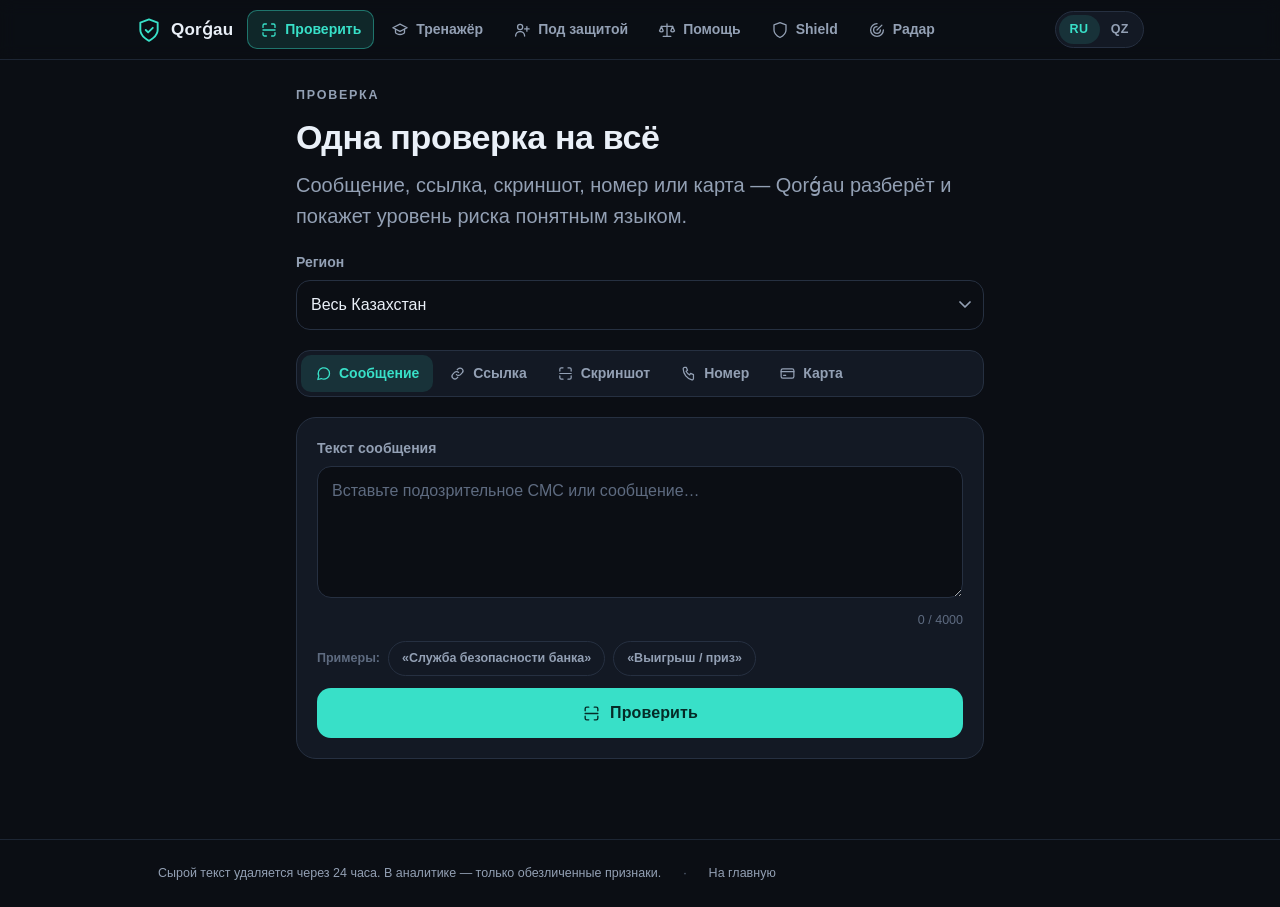
==== web/check.html @ 42e2158f "Редизайн + продукт «цифровой телохранитель»: ДО / ВО ВРЕМЯ / ПОСЛЕ Новый визуальный язык (Consumer S" ====
<!doctype html>
<html lang="ru">
<head>
<meta charset="utf-8"/>
<meta name="viewport" content="width=device-width, initial-scale=1, viewport-fit=cover"/>
<meta name="theme-color" content="#0B0E14"/>
<title data-i18n-title="cTitle">Qorǵau — проверка</title>
<meta name="description" content="Qorǵau — единая проверка: сообщение, ссылка, скриншот, номер телефона и карта. Спидометр риска и понятный разбор."/>
<link rel="icon" href="data:image/svg+xml,%3Csvg xmlns='http://www.w3.org/2000/svg' viewBox='0 0 24 24' fill='none' stroke='%2338E0C8' stroke-width='1.75' stroke-linecap='round' stroke-linejoin='round'%3E%3Cpath d='M12 22s8-4 8-10V5.2l-8-3-8 3V12c0 6 8 10 8 10Z'/%3E%3Cpath d='M9 12l2.2 2.2L15.5 10'/%3E%3C/svg%3E"/>
<link rel="stylesheet" href="assets/app.css"/>
<script src="assets/app.js" defer></script>
<style>
  /* Страничные компоненты хаба «Проверка» — на токенах app.css, без своих цветов вне семантики риска. */
  .check-head{padding-top:26px}
  .check-tools{display:flex;flex-wrap:wrap;gap:12px;align-items:flex-end}
  .check-tools .field{flex:1 1 220px;min-width:180px}
  .tabs{width:100%}
  .panel{display:none}
  .panel.on{display:block;animation:qg-reveal .3s var(--ease)}
  .ex-row{display:flex;flex-wrap:wrap;gap:8px;margin-top:12px;align-items:center}
  .ex-lead{font-size:var(--fs-6);color:var(--muted-2);font-weight:600}
  .field-foot{display:flex;justify-content:flex-end;margin-top:6px}

  /* Drag&drop скриншота */
  .drop{border:2px dashed var(--line);border-radius:var(--r-md);background:var(--bg);
    padding:26px 18px;text-align:center;cursor:pointer;transition:border-color .18s var(--ease),background-color .18s var(--ease)}
  .drop:hover,.drop.hot{border-color:var(--accent-line);background:var(--surface-2)}
  .drop .drop-ic{width:34px;height:34px;color:var(--muted);margin:0 auto 10px}
  .drop .drop-t{font-weight:700;font-size:var(--fs-4)}
  .drop .drop-s{color:var(--muted);font-size:var(--fs-6);margin-top:4px}
  .img-preview{margin-top:14px;position:relative;display:none}
  .img-preview.on{display:block}
  .img-preview img{width:100%;border-radius:var(--r-md);border:1px solid var(--line);max-height:320px;object-fit:contain;background:var(--bg)}
  .img-preview .img-x{position:absolute;top:8px;right:8px;width:32px;height:32px;border-radius:50%;
    display:grid;place-items:center;background:rgba(11,14,20,.82);border:1px solid var(--line);
    color:var(--txt);cursor:pointer}
  .img-preview .img-x .ic{width:16px;height:16px}

  /* Извлечённый текст / доп.блоки */
  .extracted{margin-top:16px;padding:14px 16px;background:var(--bg);border:1px solid var(--line);
    border-radius:var(--r-md)}
  .extracted .v-h{font-size:var(--fs-6);font-weight:800;letter-spacing:.1em;text-transform:uppercase;
    color:var(--muted);margin-bottom:8px}
  .extracted p{white-space:pre-wrap;font-size:var(--fs-5);line-height:1.6;color:var(--txt)}

  /* Карточки-факты (ссылка) + строки деталей (номер/карта) */
  .facts{margin-top:16px}
  .facts .v-h{font-size:var(--fs-6);font-weight:800;letter-spacing:.1em;text-transform:uppercase;
    color:var(--muted);margin-bottom:10px}
  .fact-grid{display:grid;gap:10px}
  @media(min-width:560px){.fact-grid{grid-template-columns:1fr 1fr}}
  .fact{display:flex;align-items:center;justify-content:space-between;gap:12px;
    padding:12px 14px;background:var(--bg);border:1px solid var(--line);border-radius:var(--r-md)}
  .fact .f-l{display:flex;align-items:center;gap:9px;color:var(--muted);font-size:var(--fs-5)}
  .fact .f-l .ic{width:17px;height:17px;flex:none;color:var(--muted-2)}
  .fact .f-v{font-weight:700;font-size:var(--fs-5);text-align:right}
  .fact.ok .f-v{color:var(--risk-low)} .fact.ok .f-l .ic{color:var(--risk-low)}
  .fact.warn .f-v{color:var(--risk-med)} .fact.warn .f-l .ic{color:var(--risk-med)}
  .fact.bad{border-color:rgba(255,84,104,.32)} .fact.bad .f-v{color:var(--risk-high)} .fact.bad .f-l .ic{color:var(--risk-high)}

  /* Результат номера/карты (нет risk_score — свой заголовок) */
  .lookup{display:block;animation:qg-reveal .45s var(--ease)}
  .lookup .lk-top{display:flex;align-items:center;gap:16px;flex-wrap:wrap}
  .lookup .lk-num{font-size:44px;font-weight:800;line-height:1;letter-spacing:-1px;font-variant-numeric:tabular-nums}
  .lookup .lk-num.low{color:var(--risk-low)} .lookup .lk-num.med{color:var(--risk-med)} .lookup .lk-num.high{color:var(--risk-high)}
  .lookup .lk-numlabel{color:var(--muted);font-size:var(--fs-5);max-width:22ch}
  .lookup .lk-masked{font-family:var(--mono);font-size:var(--fs-5);color:var(--muted);margin-top:6px}
  .lookup .lk-verdict{color:var(--txt);font-size:var(--fs-4);line-height:1.6;margin-top:16px}
  .warn-banner{display:flex;align-items:flex-start;gap:10px;padding:12px 14px;margin-top:14px;
    background:var(--risk-med-soft);border:1px solid rgba(255,176,32,.4);border-radius:var(--r-md);
    font-size:var(--fs-5);line-height:1.5;color:var(--txt)}
  .warn-banner .ic{width:19px;height:19px;flex:none;color:var(--risk-med);margin-top:1px}

  .result-scroll{scroll-margin-top:80px}
  .spoof-row{display:flex;justify-content:center;margin-top:14px}
</style>
</head>
<body>

<div id="nav"></div>

<main>
  <section class="container">
    <div class="stack lg check-head">

      <div class="stack">
        <div class="eyebrow" data-i18n="cEyebrow">Проверка</div>
        <h1 data-i18n="cTitleH">Одна проверка на всё</h1>
        <p class="lead" data-i18n="cLead">Сообщение, ссылка, скриншот, номер или карта — Qorǵau разберёт и покажет уровень риска понятным языком.</p>
      </div>

      <!-- Регион (общий, сохраняется) + сегмент-контрол -->
      <div class="check-tools">
        <label class="field">
          <span class="label" data-i18n="cRegionLabel">Регион</span>
          <span class="control">
            <select class="select" id="region">
              <option value="" data-i18n="cRegionAny">Весь Казахстан</option>
              <option value="Almaty">Алматы</option>
              <option value="Astana">Астана</option>
              <option value="Shymkent">Шымкент</option>
              <option value="Karagandy">Караганда</option>
              <option value="Aktobe">Актобе</option>
              <option value="Atyrau">Атырау</option>
              <option value="Aktau">Актау</option>
              <option value="Pavlodar">Павлодар</option>
              <option value="Oral">Уральск</option>
            </select>
          </span>
        </label>
      </div>

      <div class="tabs" id="tabs" role="tablist">
        <button type="button" data-mode="message" class="on"><span data-icon="message"></span><span data-i18n="cTabMsg">Сообщение</span></button>
        <button type="button" data-mode="link"><span data-icon="link"></span><span data-i18n="cTabLink">Ссылка</span></button>
        <button type="button" data-mode="image"><span data-icon="scan"></span><span data-i18n="cTabImg">Скриншот</span></button>
        <button type="button" data-mode="phone"><span data-icon="phone"></span><span data-i18n="cTabPhone">Номер</span></button>
        <button type="button" data-mode="card"><span data-icon="card"></span><span data-i18n="cTabCard">Карта</span></button>
      </div>

      <!-- ================= Панель: Сообщение ================= -->
      <div class="panel on" data-panel="message">
        <div class="card pad stack">
          <label class="field">
            <span class="label" data-i18n="cMsgLabel">Текст сообщения</span>
            <span class="control">
              <textarea class="textarea" id="msgText" maxlength="4000" data-i18n-ph="cMsgPh" placeholder="Вставьте подозрительное СМС или сообщение…"></textarea>
            </span>
            <span class="field-foot"><span class="counter" id="msgCounter">0 / 4000</span></span>
          </label>
          <div class="ex-row">
            <span class="ex-lead" data-i18n="cExamples">Примеры:</span>
            <button type="button" class="chip" data-ex-msg="1" data-i18n="cMsgEx1">«Служба безопасности банка»</button>
            <button type="button" class="chip" data-ex-msg="2" data-i18n="cMsgEx2">«Выигрыш / приз»</button>
          </div>
          <button type="button" class="btn block" id="msgBtn">
            <span class="spin"></span><span data-icon="scan"></span><span data-i18n="cAnalyze">Проверить</span>
          </button>
        </div>
      </div>

      <!-- ================= Панель: Ссылка ================= -->
      <div class="panel" data-panel="link">
        <div class="card pad stack">
          <label class="field">
            <span class="label" data-i18n="cLinkLabel">Ссылка (URL)</span>
            <span class="control">
              <input class="input" id="linkUrl" type="url" inputmode="url" autocomplete="off" spellcheck="false"
                data-i18n-ph="cLinkPh" placeholder="https://…"/>
            </span>
            <span class="hint" data-i18n="cLinkHint">Мы разбираем ссылку пассивно — не переходя на неё.</span>
          </label>
          <div class="ex-row">
            <span class="ex-lead" data-i18n="cExamples">Примеры:</span>
            <button type="button" class="chip" data-ex-link="http://kaspi-bonus.xyz/win">kaspi-bonus.xyz</button>
            <button type="button" class="chip" data-ex-link="https://kaspi.kz">kaspi.kz</button>
          </div>
          <button type="button" class="btn block" id="linkBtn">
            <span class="spin"></span><span data-icon="link"></span><span data-i18n="cAnalyze">Проверить</span>
          </button>
        </div>
      </div>

      <!-- ================= Панель: Скриншот ================= -->
      <div class="panel" data-panel="image">
        <div class="card pad stack">
          <div class="drop" id="drop" tabindex="0" role="button" aria-label="Загрузить скриншот">
            <span class="drop-ic" data-icon="scan"></span>
            <div class="drop-t" data-i18n="cImgDropT">Перетащите скриншот сюда</div>
            <div class="drop-s" data-i18n="cImgDropS">или нажмите, чтобы выбрать · можно вставить из буфера (Ctrl+V)</div>
            <input type="file" id="imgFile" accept="image/*" hidden/>
          </div>
          <div class="img-preview" id="imgPreview">
            <button type="button" class="img-x" id="imgClear" aria-label="Убрать"><span data-icon="x"></span></button>
            <img id="imgTag" alt="Превью скриншота"/>
          </div>
          <span class="hint" data-i18n="cImgHint">PNG или JPG, до 5 МБ. Текст со скриншота распознаётся ИИ.</span>
          <button type="button" class="btn block" id="imgBtn">
            <span class="spin"></span><span data-icon="scan"></span><span data-i18n="cAnalyze">Проверить</span>
          </button>
        </div>
      </div>

      <!-- ================= Панель: Номер ================= -->
      <div class="panel" data-panel="phone">
        <div class="card pad stack">
          <label class="field">
            <span class="label" data-i18n="cPhoneLabel">Номер телефона</span>
            <span class="control">
              <input class="input" id="phoneInput" type="tel" inputmode="tel" autocomplete="off"
                data-i18n-ph="cPhonePh" placeholder="+7 701 234 56 78"/>
            </span>
            <span class="hint" data-i18n="cPhoneHint">Проверяем по базе обезличенных жалоб — сколько раз номер уже встречался.</span>
          </label>
          <button type="button" class="btn block" id="phoneBtn">
            <span class="spin"></span><span data-icon="phone"></span><span data-i18n="cCheckBase">Пробить по базе</span>
          </button>
        </div>
      </div>

      <!-- ================= Панель: Карта ================= -->
      <div class="panel" data-panel="card">
        <div class="card pad stack">
          <label class="field">
            <span class="label" data-i18n="cCardLabel">Номер карты</span>
            <span class="control">
              <input class="input mono" id="cardInput" type="text" inputmode="numeric" autocomplete="off" maxlength="23"
                data-i18n-ph="cCardPh" placeholder="4400 4302 1234 5678"/>
            </span>
          </label>
          <div class="warn-banner">
            <span data-icon="alert"></span>
            <span data-i18n="cCardWarn">Никому не сообщайте полный номер карты, срок и CVV. Мы проверяем только банк-эмитент и контрольную сумму — сам номер не сохраняется.</span>
          </div>
          <button type="button" class="btn block" id="cardBtn">
            <span class="spin"></span><span data-icon="card"></span><span data-i18n="cCheckCard">Проверить карту</span>
          </button>
        </div>
      </div>

      <!-- Общий результат -->
      <div id="skeleton" class="card pad hidden"></div>
      <div id="result" class="result-scroll"></div>

    </div>
  </section>
</main>

<footer class="qg-footer">
  <div class="qg-footer-in">
    <span data-icon="shield-check"></span>
    <span data-i18n="cFoot">Сырой текст удаляется через 24 часа. В аналитике — только обезличенные признаки.</span>
    <span class="sep">·</span>
    <a href="index.html" data-i18n="cFootHome">На главную</a>
  </div>
</footer>

<script defer>
addEventListener('DOMContentLoaded', function () {
  var Q = window.Qorgau, el = Q.el, i18n = Q.i18n;

  /* ------------------------------ словарь ------------------------------ */
  i18n.extend({
    ru: {
      cTitle: 'Qorǵau — проверка',
      cEyebrow: 'Проверка', cTitleH: 'Одна проверка на всё',
      cLead: 'Сообщение, ссылка, скриншот, номер или карта — Qorǵau разберёт и покажет уровень риска понятным языком.',
      cRegionLabel: 'Регион', cRegionAny: 'Весь Казахстан',
      cTabMsg: 'Сообщение', cTabLink: 'Ссылка', cTabImg: 'Скриншот', cTabPhone: 'Номер', cTabCard: 'Карта',
      cAnalyze: 'Проверить', cCheckBase: 'Пробить по базе', cCheckCard: 'Проверить карту',
      cExamples: 'Примеры:',
      cMsgLabel: 'Текст сообщения', cMsgPh: 'Вставьте подозрительное СМС или сообщение…',
      cMsgEx1: '«Служба безопасности банка»', cMsgEx2: '«Выигрыш / приз»',
      cLinkLabel: 'Ссылка (URL)', cLinkPh: 'https://…',
      cLinkHint: 'Мы разбираем ссылку пассивно — не переходя на неё.',
      cImgDropT: 'Перетащите скриншот сюда',
      cImgDropS: 'или нажмите, чтобы выбрать · можно вставить из буфера (Ctrl+V)',
      cImgHint: 'PNG или JPG, до 5 МБ. Текст со скриншота распознаётся ИИ.',
      cPhoneLabel: 'Номер телефона', cPhonePh: '+7 701 234 56 78',
      cPhoneHint: 'Проверяем по базе обезличенных жалоб — сколько раз номер уже встречался.',
      cCardLabel: 'Номер карты', cCardPh: '4400 4302 1234 5678',
      cCardWarn: 'Никому не сообщайте полный номер карты, срок и CVV. Мы проверяем только банк-эмитент и контрольную сумму — сам номер не сохраняется.',
      cFoot: 'Сырой текст удаляется через 24 часа. В аналитике — только обезличенные признаки.',
      cFootHome: 'На главную',
      cEmptyText: 'Вставьте текст сообщения для проверки.',
      cEmptyUrl: 'Введите ссылку для проверки.',
      cEmptyImg: 'Сначала добавьте скриншот.',
      cEmptyPhone: 'Введите номер телефона.',
      cEmptyCard: 'Введите номер карты.',
      cImgBig: 'Файл больше 5 МБ — выберите изображение поменьше.',
      cImgBad: 'Это не похоже на изображение.',
      /* доп. подписи результата */
      cFactsH: 'Что известно о домене',
      cDomain: 'Домен', cDomainAge: 'Возраст домена', cSsl: 'HTTPS-сертификат',
      cBrandSim: 'Похож на бренд', cBlock: 'Блок-лист Shield',
      cAgeUnknown: 'неизвестен', cDays: 'дн.',
      cSslNone: 'нет', cSslSelf: 'самоподписанный', cSslOk: 'действующий', cSslBad: 'недействителен',
      cInBlock: 'уже заблокирован', cNotBlock: 'не найден', cNoSim: 'нет совпадений',
      cDist: 'расстояние',
      cExtractedH: 'Распознанный текст',
      cSpoof: 'Похоже на поддельный интерфейс',
      cPhoneReports: 'упоминаний в жалобах', cPhoneNone: 'В базе жалоб не встречался.',
      cPhoneSchemes: 'Схемы, по которым проходил номер',
      cCardLuhnOk: 'Контрольная сумма верна', cCardLuhnBad: 'Не проходит проверку (Luhn)',
      cCardBank: 'Банк-эмитент', cCardBrand: 'Платёжная система', cCardUnknown: 'неизвестен',
      cLevelLow: 'Низкий риск', cLevelMed: 'Средний риск', cLevelHigh: 'Высокий риск'
    },
    kz: {
      cTitle: 'Qorǵau — тексеру',
      cEyebrow: 'Тексеру', cTitleH: 'Бәрін бір жерде тексеріңіз',
      cLead: 'Хабарлама, сілтеме, скриншот, нөмір немесе карта — Qorǵau талдап, қауіп деңгейін түсінікті тілмен көрсетеді.',
      cRegionLabel: 'Аймақ', cRegionAny: 'Бүкіл Қазақстан',
      cTabMsg: 'Хабарлама', cTabLink: 'Сілтеме', cTabImg: 'Скриншот', cTabPhone: 'Нөмір', cTabCard: 'Карта',
      cAnalyze: 'Тексеру', cCheckBase: 'Базадан тексеру', cCheckCard: 'Картаны тексеру',
      cExamples: 'Мысалдар:',
      cMsgLabel: 'Хабарлама мәтіні', cMsgPh: 'Күдікті СМС немесе хабарламаны қойыңыз…',
      cMsgEx1: '«Банк қауіпсіздік қызметі»', cMsgEx2: '«Ұтыс / сыйлық»',
      cLinkLabel: 'Сілтеме (URL)', cLinkPh: 'https://…',
      cLinkHint: 'Сілтемені оған кірмей, пассивті түрде талдаймыз.',
      cImgDropT: 'Скриншотты осында сүйреңіз',
      cImgDropS: 'немесе таңдау үшін басыңыз · буферден қоюға болады (Ctrl+V)',
      cImgHint: 'PNG немесе JPG, 5 МБ-қа дейін. Скриншот мәтінін ЖИ таниды.',
      cPhoneLabel: 'Телефон нөмірі', cPhonePh: '+7 701 234 56 78',
      cPhoneHint: 'Иесіздендірілген шағымдар базасынан тексереміз — нөмір қанша рет кездескен.',
      cCardLabel: 'Карта нөмірі', cCardPh: '4400 4302 1234 5678',
      cCardWarn: 'Картаның толық нөмірін, мерзімін және CVV-ды ешкімге айтпаңыз. Біз тек банк-эмитент пен бақылау санын тексереміз — нөмірдің өзі сақталмайды.',
      cFoot: 'Бастапқы мәтін 24 сағаттан кейін жойылады. Аналитикада — тек иесіздендірілген белгілер.',
      cFootHome: 'Басты бетке',
      cEmptyText: 'Тексеру үшін хабарлама мәтінін қойыңыз.',
      cEmptyUrl: 'Тексеру үшін сілтеме енгізіңіз.',
      cEmptyImg: 'Алдымен скриншот қосыңыз.',
      cEmptyPhone: 'Телефон нөмірін енгізіңіз.',
      cEmptyCard: 'Карта нөмірін енгізіңіз.',
      cImgBig: 'Файл 5 МБ-тан үлкен — кішірек сурет таңдаңыз.',
      cImgBad: 'Бұл суретке ұқсамайды.',
      cFactsH: 'Домен туралы не белгілі',
      cDomain: 'Домен', cDomainAge: 'Домен жасы', cSsl: 'HTTPS-сертификат',
      cBrandSim: 'Брендке ұқсас', cBlock: 'Shield блок-тізімі',
      cAgeUnknown: 'белгісіз', cDays: 'күн',
      cSslNone: 'жоқ', cSslSelf: 'өзі қол қойған', cSslOk: 'жарамды', cSslBad: 'жарамсыз',
      cInBlock: 'бұғатталған', cNotBlock: 'табылмады', cNoSim: 'сәйкестік жоқ',
      cDist: 'қашықтық',
      cExtractedH: 'Танылған мәтін',
      cSpoof: 'Жалған интерфейске ұқсайды',
      cPhoneReports: 'шағымда кездескен', cPhoneNone: 'Шағым базасында кездеспеген.',
      cPhoneSchemes: 'Нөмір өткен схемалар',
      cCardLuhnOk: 'Бақылау саны дұрыс', cCardLuhnBad: 'Тексеруден өтпейді (Luhn)',
      cCardBank: 'Банк-эмитент', cCardBrand: 'Төлем жүйесі', cCardUnknown: 'белгісіз',
      cLevelLow: 'Төмен қауіп', cLevelMed: 'Орташа қауіп', cLevelHigh: 'Жоғары қауіп'
    }
  });

  Q.mountNav('#nav', 'check');
  i18n.apply();

  /* инлайн-иконки [data-icon] */
  function resolveIcons(root) {
    (root || document).querySelectorAll('[data-icon]').forEach(function (slot) {
      if (slot.__ic) return; slot.__ic = 1;
      slot.appendChild(Q.icon(slot.getAttribute('data-icon')));
    });
  }
  resolveIcons();

  /* ------------------------------ регион ------------------------------- */
  var regionSel = document.getElementById('region');
  try { regionSel.value = localStorage.getItem('qorgau_region') || ''; } catch (_) {}
  if (!regionSel.value) regionSel.value = '';
  regionSel.addEventListener('change', function () {
    try { localStorage.setItem('qorgau_region', regionSel.value); } catch (_) {}
  });
  function region() { return regionSel.value || ''; }

  /* ------------------------------ общий результат ---------------------- */
  var result = document.getElementById('result');
  var skel = document.getElementById('skeleton');
  function clearResult() { result.textContent = ''; }
  function showSkeleton(withArc) { skel.classList.remove('hidden'); Q.skeleton.fill(skel, 4, withArc); }
  function hideSkeleton() { skel.classList.add('hidden'); skel.textContent = ''; }
  function busy(btn, on) { if (!btn) return; btn.classList.toggle('busy', on); btn.disabled = on; }
  function scrollToResult() {
    try { result.scrollIntoView({ behavior: 'smooth', block: 'start' }); } catch (_) {}
  }
  function fail(err) {
    hideSkeleton(); clearResult();
    var k = err && err.kind;
    var msg = k === 'rate' ? i18n.t('errRate') : k === 'bad' ? i18n.t('errBad') : i18n.t('errNet');
    if (k === 'rate' && err.wait) msg = i18n.t('errRate') + ' (' + err.wait + 's)';
    Q.toast(msg, 'error');
  }
  var LVL = { low: 'low', medium: 'med', high: 'high' };
  var LVL_KEY = { low: 'cLevelLow', medium: 'cLevelMed', high: 'cLevelHigh' };
  var LVL_IC = { low: 'shield-check', medium: 'alert', high: 'alert' };
  function levelBadge(level) {
    level = LVL[level] ? level : 'low';
    var b = el('span', 'badge ' + LVL[level]);
    b.appendChild(Q.icon(LVL_IC[level]));
    b.appendChild(el('span', null, i18n.t(LVL_KEY[level])));
    return b;
  }

  function post(path, body) {
    return Q.fetchJSON(path, {
      method: 'POST',
      headers: { 'Content-Type': 'application/json' },
      body: JSON.stringify(body)
    });
  }

  /* ------------------------------ табы --------------------------------- */
  var tabs = document.getElementById('tabs');
  var panels = document.querySelectorAll('.panel');
  tabs.querySelectorAll('button').forEach(function (b) {
    b.addEventListener('click', function () {
      tabs.querySelectorAll('button').forEach(function (x) { x.classList.remove('on'); });
      b.classList.add('on');
      var mode = b.getAttribute('data-mode');
      panels.forEach(function (p) { p.classList.toggle('on', p.getAttribute('data-panel') === mode); });
      clearResult(); hideSkeleton();
    });
  });

  /* ============================ 1. Сообщение =========================== */
  var msgText = document.getElementById('msgText');
  var msgCounter = document.getElementById('msgCounter');
  var msgBtn = document.getElementById('msgBtn');
  var EX_MSG = {
    '1': 'Здравствуйте! Служба безопасности банка. Зафиксирована попытка списания 250 000 тг с вашей карты. Срочно назовите код из СМС, чтобы отменить операцию.',
    '2': 'Поздравляем! Ваш номер выиграл 1 000 000 тенге в акции. Для получения приза перейдите по ссылке и оплатите комиссию 5 900 тг.'
  };
  function updCounter() {
    var n = msgText.value.length;
    msgCounter.textContent = n + ' / 4000';
    msgCounter.classList.toggle('warn', n > 3600);
  }
  msgText.addEventListener('input', updCounter); updCounter();
  document.querySelectorAll('[data-ex-msg]').forEach(function (c) {
    c.addEventListener('click', function () {
      msgText.value = EX_MSG[c.getAttribute('data-ex-msg')] || ''; updCounter(); msgText.focus();
    });
  });
  async function runMessage() {
    var text = msgText.value.trim();
    if (!text) { Q.toast(i18n.t('cEmptyText'), 'warn'); return; }
    busy(msgBtn, true); clearResult(); showSkeleton(true);
    try {
      var d = await post('/analyze', { text: text, channel: 'web', region: region() });
      hideSkeleton(); Q.renderVerdict(result, d); scrollToResult();
    } catch (e) { fail(e); } finally { busy(msgBtn, false); }
  }
  msgBtn.addEventListener('click', runMessage);
  msgText.addEventListener('keydown', function (e) {
    if ((e.ctrlKey || e.metaKey) && e.key === 'Enter') runMessage();
  });

  /* ============================ 2. Ссылка ============================= */
  var linkUrl = document.getElementById('linkUrl');
  var linkBtn = document.getElementById('linkBtn');
  document.querySelectorAll('[data-ex-link]').forEach(function (c) {
    c.addEventListener('click', function () { linkUrl.value = c.getAttribute('data-ex-link'); linkUrl.focus(); });
  });
  function buildLinkFacts(d) {
    var wrap = el('div', 'card pad facts');
    wrap.appendChild(el('div', 'v-h', i18n.t('cFactsH')));
    var grid = el('div', 'fact-grid');

    function fact(icon, label, value, tone) {
      var f = el('div', 'fact' + (tone ? ' ' + tone : ''));
      var l = el('div', 'f-l'); l.appendChild(Q.icon(icon)); l.appendChild(el('span', null, label));
      f.appendChild(l);
      f.appendChild(el('span', 'f-v', value));
      grid.appendChild(f);
    }

    // домен
    if (d.domain) fact('link', i18n.t('cDomain'), d.domain, null);

    // возраст домена
    var age = d.domain_age_days;
    if (age === -1 || age == null) fact('eye', i18n.t('cDomainAge'), i18n.t('cAgeUnknown'), 'warn');
    else fact('eye', i18n.t('cDomainAge'), age + ' ' + i18n.t('cDays'), age < 30 ? 'bad' : 'ok');

    // ssl
    var ssl = d.ssl || {};
    var sslTxt, sslTone;
    if (!ssl.present) { sslTxt = i18n.t('cSslNone'); sslTone = 'bad'; }
    else if (ssl.self_signed) { sslTxt = i18n.t('cSslSelf'); sslTone = 'bad'; }
    else if (ssl.valid === false) { sslTxt = i18n.t('cSslBad'); sslTone = 'bad'; }
    else { sslTxt = i18n.t('cSslOk'); sslTone = 'ok'; }
    fact('shield', i18n.t('cSsl'), sslTxt, sslTone);

    // похожесть на бренд
    var sim = (d.brand_similarity || [])[0];
    if (sim) fact('alert', i18n.t('cBrandSim'), sim.brand + ' · ' + i18n.t('cDist') + ' ' + sim.distance,
      sim.distance <= 3 ? 'bad' : 'warn');
    else fact('shield-check', i18n.t('cBrandSim'), i18n.t('cNoSim'), 'ok');

    // блок-лист
    fact('shield', i18n.t('cBlock'), d.in_blocklist ? i18n.t('cInBlock') : i18n.t('cNotBlock'),
      d.in_blocklist ? 'bad' : 'ok');

    wrap.appendChild(grid);
    return wrap;
  }
  async function runLink() {
    var url = linkUrl.value.trim();
    if (!url) { Q.toast(i18n.t('cEmptyUrl'), 'warn'); return; }
    busy(linkBtn, true); clearResult(); showSkeleton(true);
    try {
      var d = await post('/analyze/link', { url: url, region: region() });
      hideSkeleton();
      var v = el('div'); result.appendChild(v); Q.renderVerdict(v, d);
      result.appendChild(buildLinkFacts(d));
      scrollToResult();
    } catch (e) { fail(e); } finally { busy(linkBtn, false); }
  }
  linkBtn.addEventListener('click', runLink);
  linkUrl.addEventListener('keydown', function (e) { if (e.key === 'Enter') runLink(); });

  /* ============================ 3. Скриншот =========================== */
  var drop = document.getElementById('drop');
  var imgFile = document.getElementById('imgFile');
  var imgPreview = document.getElementById('imgPreview');
  var imgTag = document.getElementById('imgTag');
  var imgClear = document.getElementById('imgClear');
  var imgBtn = document.getElementById('imgBtn');
  var currentImage = null;

  function setImage(dataUrl) {
    currentImage = dataUrl; imgTag.src = dataUrl; imgPreview.classList.add('on');
  }
  function clearImage() { currentImage = null; imgTag.removeAttribute('src'); imgPreview.classList.remove('on'); imgFile.value = ''; }
  function handleFile(file) {
    if (!file || !/^image\//.test(file.type)) { Q.toast(i18n.t('cImgBad'), 'warn'); return; }
    if (file.size > 5 * 1024 * 1024) { Q.toast(i18n.t('cImgBig'), 'warn'); return; }
    var fr = new FileReader();
    fr.onload = function () { setImage(String(fr.result)); };
    fr.onerror = function () { Q.toast(i18n.t('cImgBad'), 'error'); };
    fr.readAsDataURL(file);
  }
  drop.addEventListener('click', function () { imgFile.click(); });
  drop.addEventListener('keydown', function (e) { if (e.key === 'Enter' || e.key === ' ') { e.preventDefault(); imgFile.click(); } });
  imgFile.addEventListener('change', function () { if (imgFile.files[0]) handleFile(imgFile.files[0]); });
  ['dragenter', 'dragover'].forEach(function (ev) {
    drop.addEventListener(ev, function (e) { e.preventDefault(); drop.classList.add('hot'); });
  });
  ['dragleave', 'drop'].forEach(function (ev) {
    drop.addEventListener(ev, function (e) { e.preventDefault(); drop.classList.remove('hot'); });
  });
  drop.addEventListener('drop', function (e) {
    var f = e.dataTransfer && e.dataTransfer.files && e.dataTransfer.files[0];
    if (f) handleFile(f);
  });
  // вставка из буфера — работает, когда панель скриншота активна
  addEventListener('paste', function (e) {
    var panel = document.querySelector('.panel[data-panel="image"]');
    if (!panel || !panel.classList.contains('on')) return;
    var items = e.clipboardData && e.clipboardData.items; if (!items) return;
    for (var i = 0; i < items.length; i++) {
      if (items[i].type && items[i].type.indexOf('image') === 0) {
        var f = items[i].getAsFile(); if (f) { handleFile(f); e.preventDefault(); return; }
      }
    }
  });
  imgClear.addEventListener('click', clearImage);
  async function runImage() {
    if (!currentImage) { Q.toast(i18n.t('cEmptyImg'), 'warn'); return; }
    busy(imgBtn, true); clearResult(); showSkeleton(true);
    try {
      var d = await post('/analyze/image', { image_base64: currentImage, region: region() });
      hideSkeleton();
      var v = el('div'); result.appendChild(v); Q.renderVerdict(v, d);
      if (d.ui_spoofing) {
        var row = el('div', 'spoof-row');
        var b = el('span', 'badge high'); b.appendChild(Q.icon('alert'));
        b.appendChild(el('span', null, i18n.t('cSpoof')));
        row.appendChild(b); result.appendChild(row);
      }
      if (d.extracted_text) {
        var ex = el('div', 'extracted');
        ex.appendChild(el('div', 'v-h', i18n.t('cExtractedH')));
        ex.appendChild(el('p', null, d.extracted_text));
        result.appendChild(ex);
      }
      scrollToResult();
    } catch (e) { fail(e); } finally { busy(imgBtn, false); }
  }
  imgBtn.addEventListener('click', runImage);

  /* ============================ 4. Номер ============================== */
  var phoneInput = document.getElementById('phoneInput');
  var phoneBtn = document.getElementById('phoneBtn');
  function renderPhone(d) {
    var host = el('div', 'card pad lookup');
    var lvl = LVL[d.risk_level] ? d.risk_level : 'low';
    var top = el('div', 'lk-top');
    var numWrap = el('div');
    var reports = Number(d.reports) || 0;
    numWrap.appendChild(el('div', 'lk-num ' + LVL[lvl], String(reports)));
    numWrap.appendChild(el('div', 'lk-numlabel', reports ? i18n.t('cPhoneReports') : i18n.t('cPhoneNone')));
    top.appendChild(numWrap);
    top.appendChild(levelBadge(lvl));
    host.appendChild(top);
    if (d.phone_masked) host.appendChild(el('div', 'lk-masked', d.phone_masked));
    if (d.verdict) host.appendChild(el('div', 'lk-verdict', d.verdict));

    var schemes = Array.isArray(d.schemes) ? d.schemes : [];
    if (schemes.length) {
      var sw = el('div', 'facts');
      sw.appendChild(el('div', 'v-h', i18n.t('cPhoneSchemes')));
      var grid = el('div', 'fact-grid');
      schemes.forEach(function (s) {
        var f = el('div', 'fact');
        var l = el('div', 'f-l'); l.appendChild(Q.icon('alert')); l.appendChild(el('span', null, s.title || s.scheme));
        f.appendChild(l); f.appendChild(el('span', 'f-v', '× ' + (s.count || 0)));
        grid.appendChild(f);
      });
      sw.appendChild(grid); host.appendChild(sw);
    }
    appendActions(host, d.recommended_actions);
    result.appendChild(host);
  }
  async function runPhone() {
    var phone = phoneInput.value.trim();
    if (!phone) { Q.toast(i18n.t('cEmptyPhone'), 'warn'); return; }
    busy(phoneBtn, true); clearResult(); showSkeleton(false);
    try {
      var d = await post('/check/phone', { phone: phone });
      hideSkeleton(); renderPhone(d); scrollToResult();
    } catch (e) { fail(e); } finally { busy(phoneBtn, false); }
  }
  phoneBtn.addEventListener('click', runPhone);
  phoneInput.addEventListener('keydown', function (e) { if (e.key === 'Enter') runPhone(); });

  /* ============================ 5. Карта ============================== */
  var cardInput = document.getElementById('cardInput');
  var cardBtn = document.getElementById('cardBtn');
  // мягкое форматирование ввода группами по 4
  cardInput.addEventListener('input', function () {
    var digits = cardInput.value.replace(/\D+/g, '').slice(0, 19);
    cardInput.value = digits.replace(/(.{4})/g, '$1 ').trim();
  });
  function renderCard(d) {
    var host = el('div', 'card pad lookup');
    var lvl = LVL[d.risk_level] ? d.risk_level : 'low';
    var top = el('div', 'lk-top');
    top.appendChild(levelBadge(lvl));
    host.appendChild(top);
    if (d.card_masked) host.appendChild(el('div', 'lk-masked', d.card_masked));
    if (d.verdict) host.appendChild(el('div', 'lk-verdict', d.verdict));

    var facts = el('div', 'facts');
    var grid = el('div', 'fact-grid');
    function fact(icon, label, value, tone) {
      var f = el('div', 'fact' + (tone ? ' ' + tone : ''));
      var l = el('div', 'f-l'); l.appendChild(Q.icon(icon)); l.appendChild(el('span', null, label));
      f.appendChild(l); f.appendChild(el('span', 'f-v', value)); grid.appendChild(f);
    }
    fact(d.luhn_valid ? 'check' : 'alert', 'Luhn',
      d.luhn_valid ? i18n.t('cCardLuhnOk') : i18n.t('cCardLuhnBad'),
      d.luhn_valid ? 'ok' : 'bad');
    var bin = d.bin || {};
    fact('card', i18n.t('cCardBank'), bin.known ? (bin.bank || i18n.t('cCardUnknown')) : i18n.t('cCardUnknown'), bin.known ? null : 'warn');
    if (bin.brand) fact('card', i18n.t('cCardBrand'), bin.brand + (bin.country ? ' · ' + bin.country : ''), null);
    facts.appendChild(grid); host.appendChild(facts);

    appendActions(host, d.recommended_actions);
    result.appendChild(host);
  }
  async function runCard() {
    var card = cardInput.value.trim();
    if (!card) { Q.toast(i18n.t('cEmptyCard'), 'warn'); return; }
    busy(cardBtn, true); clearResult(); showSkeleton(false);
    try {
      var d = await post('/check/card', { card: card });
      hideSkeleton(); renderCard(d); scrollToResult();
    } catch (e) { fail(e); } finally { busy(cardBtn, false); }
  }
  cardBtn.addEventListener('click', runCard);
  cardInput.addEventListener('keydown', function (e) { if (e.key === 'Enter') runCard(); });

  /* общий блок «что делать» для номера/карты (в стиле вердикта) */
  function appendActions(host, acts) {
    acts = Array.isArray(acts) ? acts : [];
    if (!acts.length) return;
    var box = el('div', 'v-actions'); box.style.marginTop = '18px';
    box.appendChild(el('div', 'v-h', i18n.t('vActions')));
    var ul = document.createElement('ul');
    acts.forEach(function (a) {
      var li = document.createElement('li'); li.appendChild(Q.icon('check'));
      li.appendChild(el('span', null, String(a))); ul.appendChild(li);
    });
    box.appendChild(ul); host.appendChild(box);
  }

  // .v-actions вне .verdict — подмешаем нужные стили инлайн через класс-обёртку
  // (стили .v-actions заданы под .verdict; продублируем базовое оформление)
});
</script>
<style>
  /* .v-actions используется и вне .verdict (номер/карта) — повторяем оформление */
  .lookup .v-actions{margin-top:18px;padding:16px 18px;background:var(--bg);
    border:1px solid var(--line);border-radius:var(--r-md)}
  .lookup .v-actions .v-h{font-size:var(--fs-6);font-weight:800;letter-spacing:.1em;
    text-transform:uppercase;color:var(--muted);margin-bottom:10px}
  .lookup .v-actions ul{margin:0;padding:0;list-style:none}
  .lookup .v-actions li{display:flex;gap:10px;font-size:var(--fs-5);line-height:1.5;margin:9px 0;color:var(--txt)}
  .lookup .v-actions li .ic{width:18px;height:18px;flex:none;color:var(--accent);margin-top:1px}
</style>
</body>
</html>
---- web/assets/app.css ----
/* ============================================================================
   Qorǵau — Design System  (app.css)
   Источник истины: docs/DESIGN.md. Тёмная тема, один акцент (бирюза),
   семантика риска — только в вердиктах. Ноль внешних ресурсов.

   Подключение на любой странице:
     <link rel="stylesheet" href="assets/app.css"/>
     <script src="assets/app.js" defer></script>

   Оглавление:
     1. Токены (:root)              6. Поля ввода (.field)
     2. Сброс + база                7. Chips / Tabs / Badge
     3. Типографика + утилиты       8. Gauge (спидометр)
     4. Навигация (.qg-nav)         9. Вердикт (.verdict)
     5. Кнопки / Карточки / Плитки 10. Toast / Skeleton / Секции лендинга
   ========================================================================== */

/* ============================ 1. Токены ================================== */
:root{
  --bg:#0B0E14;          /* глубокий ink-фон */
  --surface:#131924;     /* карточки */
  --surface-2:#1B2330;   /* поднятые/hover */
  --line:#263041;        /* границы */
  --line-soft:#1D2634;
  --txt:#EAF0F8;         /* основной текст */
  --muted:#93A0B4;       /* вторичный */
  --muted-2:#5E6B80;     /* третичный/плейсхолдер */

  --accent:#38E0C8;      /* бренд-акцент: бирюза. Плоский, без градиента. */
  --accent-ink:#052B27;  /* текст на акценте */
  --accent-soft:rgba(56,224,200,.12);
  --accent-line:rgba(56,224,200,.42);

  --risk-low:#2FD08A;    /* безопасно */
  --risk-med:#FFB020;    /* средний */
  --risk-high:#FF5468;   /* высокий */
  --risk-low-soft:rgba(47,208,138,.12);
  --risk-med-soft:rgba(255,176,32,.12);
  --risk-high-soft:rgba(255,84,104,.12);

  --r-lg:20px; --r-md:14px; --r-sm:10px; --r-pill:999px;
  --shadow:0 10px 30px rgba(0,0,0,.35);
  --ease:cubic-bezier(.22,.9,.3,1);
  --maxw:720px;          /* контентные страницы */
  --maxw-wide:1040px;    /* радар/дашборды */

  --font:-apple-system,"Segoe UI",Roboto,"Helvetica Neue",Arial,sans-serif;
  --mono:ui-monospace,SFMono-Regular,Consolas,"Liberation Mono",monospace;

  /* тип-шкала */
  --fs-1:34px; --fs-2:26px; --fs-3:20px; --fs-4:16px; --fs-5:14px; --fs-6:12.5px;

  --focus:0 0 0 3px var(--accent-soft),0 0 0 1px var(--accent);
}

/* ============================ 2. Сброс + база ============================ */
*,*::before,*::after{box-sizing:border-box}
html{-webkit-text-size-adjust:100%;scroll-behavior:smooth}
body{
  margin:0;
  color:var(--txt);
  background:var(--bg);
  font-family:var(--font);
  font-size:var(--fs-4);
  line-height:1.5;
  min-height:100vh;
  -webkit-font-smoothing:antialiased;
  text-rendering:optimizeLegibility;
}
img,svg{max-width:100%}
svg{display:block}
button,input,textarea,select{font:inherit;color:inherit}
a{color:var(--accent);text-decoration:none}
a:hover{text-decoration:underline;text-underline-offset:3px}
:focus-visible{outline:none;box-shadow:var(--focus);border-radius:6px}
::selection{background:var(--accent-soft);color:var(--txt)}
::placeholder{color:var(--muted-2)}
hr{border:0;border-top:1px solid var(--line);margin:24px 0}

/* ============================ 3. Типографика + утилиты =================== */
h1,h2,h3,h4{margin:0;font-weight:800;line-height:1.2;letter-spacing:-.01em}
h1{font-size:var(--fs-1)}
h2{font-size:var(--fs-2)}
h3{font-size:var(--fs-3)}
h4{font-size:var(--fs-4)}
p{margin:0}
small,.text-6{font-size:var(--fs-6)}
.text-5{font-size:var(--fs-5)}
.mono{font-family:var(--mono);font-variant-numeric:tabular-nums}
.nums{font-variant-numeric:tabular-nums}
.muted{color:var(--muted)}
.muted-2{color:var(--muted-2)}
.accent{color:var(--accent)}
.eyebrow{font-size:var(--fs-6);font-weight:800;letter-spacing:.14em;
  text-transform:uppercase;color:var(--muted)}
.lead{font-size:var(--fs-3);line-height:1.55;color:var(--muted)}

.container{width:100%;max-width:var(--maxw);margin:0 auto;
  padding:0 16px calc(40px + env(safe-area-inset-bottom))}
.container.wide{max-width:var(--maxw-wide)}
.section{padding:44px 0}
.section.tight{padding:26px 0}
@media(min-width:760px){.section{padding:64px 0}}

/* воздух / сетка */
.stack>*+*{margin-top:12px}
.stack.lg>*+*{margin-top:20px}
.stack.xl>*+*{margin-top:32px}
.row{display:flex;gap:12px;align-items:center;flex-wrap:wrap}
.row.between{justify-content:space-between}
.grid{display:grid;gap:14px}
@media(min-width:640px){
  .grid.cols-2{grid-template-columns:1fr 1fr}
  .grid.cols-3{grid-template-columns:repeat(3,1fr)}
}
.hidden{display:none!important}
.center{text-align:center}
.mt-0{margin-top:0} .mt-1{margin-top:8px} .mt-2{margin-top:16px} .mt-3{margin-top:24px}
.full{width:100%}
.divider{height:1px;background:var(--line);border:0;margin:0}

/* ============================ 4. Навигация =============================== */
.qg-nav{position:sticky;top:0;z-index:40;background:rgba(11,14,20,.86);
  border-bottom:1px solid var(--line-soft)}
@supports((-webkit-backdrop-filter:blur(0)) or (backdrop-filter:blur(0))){
  /* лёгкая подложка-фон, НЕ glassmorphism-эффект на контенте */
  .qg-nav{-webkit-backdrop-filter:saturate(1.2) blur(8px);backdrop-filter:saturate(1.2) blur(8px)}
}
.qg-nav-in{width:100%;max-width:var(--maxw-wide);margin:0 auto;
  display:flex;align-items:center;gap:14px;padding:10px 16px}
.qg-brand{display:inline-flex;align-items:center;gap:9px;flex:none;
  color:var(--txt);font-weight:800;font-size:17px;letter-spacing:.2px}
.qg-brand:hover{text-decoration:none}
.qg-brand .mark{width:26px;height:26px;color:var(--accent);flex:none}
.qg-links{display:flex;align-items:center;gap:4px;flex:1 1 auto;min-width:0;
  overflow-x:auto;scrollbar-width:none;-ms-overflow-style:none;
  scroll-snap-type:x proximity}
.qg-links::-webkit-scrollbar{display:none}
.qg-link{display:inline-flex;align-items:center;gap:7px;flex:none;
  padding:8px 12px;border-radius:var(--r-sm);color:var(--muted);
  font-size:var(--fs-5);font-weight:600;white-space:nowrap;
  border:1px solid transparent;transition:color .18s var(--ease),
  background-color .18s var(--ease),border-color .18s var(--ease);scroll-snap-align:start}
.qg-link .ic{width:18px;height:18px;flex:none}
.qg-link:hover{color:var(--txt);background:var(--surface);text-decoration:none}
.qg-link.on{color:var(--accent);background:var(--accent-soft);border-color:var(--accent-line)}
.qg-lang{flex:none;display:flex;background:var(--surface);border:1px solid var(--line);
  border-radius:var(--r-pill);padding:3px}
.qg-lang button{border:0;background:transparent;color:var(--muted);cursor:pointer;
  font-size:var(--fs-6);font-weight:800;letter-spacing:.5px;padding:5px 11px;
  border-radius:var(--r-pill);transition:color .18s,background-color .18s}
.qg-lang button.on{background:var(--accent-soft);color:var(--accent)}

/* ============================ 5. Кнопки / Карточки / Плитки ============== */
.btn{display:inline-flex;align-items:center;justify-content:center;gap:9px;
  padding:12px 18px;border:1px solid transparent;border-radius:var(--r-md);
  background:var(--accent);color:var(--accent-ink);
  font-size:var(--fs-4);font-weight:700;letter-spacing:.1px;cursor:pointer;
  text-decoration:none;transition:transform .14s var(--ease),
  background-color .18s var(--ease),border-color .18s var(--ease),opacity .18s;
  -webkit-tap-highlight-color:transparent}
.btn:hover{background:#4CEAD4;text-decoration:none;transform:translateY(-1px)}
.btn:active{transform:translateY(0) scale(.99)}
.btn .ic{width:19px;height:19px;flex:none}
.btn.lg{padding:16px 24px;font-size:var(--fs-3);border-radius:var(--r-md)}
.btn.block{display:flex;width:100%}
.btn.ghost{background:transparent;color:var(--txt);border-color:var(--line)}
.btn.ghost:hover{background:var(--surface-2);border-color:var(--accent-line);color:var(--txt)}
.btn.subtle{background:var(--surface);color:var(--txt);border-color:var(--line)}
.btn.subtle:hover{background:var(--surface-2)}
.btn:disabled,.btn.busy{opacity:.6;cursor:default;transform:none;pointer-events:none}
.btn .spin{width:16px;height:16px;border-radius:50%;flex:none;display:none;
  border:2.5px solid currentColor;border-right-color:transparent;
  animation:qg-rot .7s linear infinite}
.btn.busy .spin{display:block}
@keyframes qg-rot{to{transform:rotate(360deg)}}

.card{background:var(--surface);border:1px solid var(--line);border-radius:var(--r-lg)}
.card.pad{padding:20px}
.card.pad-lg{padding:26px}
.card.raised{box-shadow:var(--shadow)}

/* Кликабельная плитка-раздел с иконкой */
.tile{display:flex;align-items:flex-start;gap:14px;padding:18px;
  background:var(--surface);border:1px solid var(--line);border-radius:var(--r-lg);
  color:var(--txt);text-decoration:none;cursor:pointer;
  transition:border-color .18s var(--ease),background-color .18s var(--ease),
  transform .14s var(--ease)}
.tile:hover{border-color:var(--accent-line);background:var(--surface-2);
  transform:translateY(-2px);text-decoration:none}
.tile .tile-ic{width:44px;height:44px;flex:none;border-radius:var(--r-md);
  display:grid;place-items:center;background:var(--accent-soft);color:var(--accent)}
.tile .tile-ic .ic{width:24px;height:24px}
.tile .tile-body{min-width:0}
.tile .tile-title{font-weight:700;font-size:var(--fs-4)}
.tile .tile-sub{color:var(--muted);font-size:var(--fs-5);margin-top:2px}
.tile .tile-arrow{margin-left:auto;color:var(--muted-2);flex:none}
.tile:hover .tile-arrow{color:var(--accent)}

/* ============================ 6. Поля ввода ============================== */
.field{display:block}
.field>.label{display:block;font-size:var(--fs-5);font-weight:600;
  color:var(--muted);margin-bottom:7px}
.field .control{position:relative}
.input,.textarea,.select{width:100%;background:var(--bg);color:var(--txt);
  border:1px solid var(--line);border-radius:var(--r-md);padding:12px 14px;
  font-size:var(--fs-4);transition:border-color .18s,box-shadow .18s;appearance:none}
.textarea{min-height:132px;resize:vertical;line-height:1.55}
.input:focus,.textarea:focus,.select:focus{outline:none;border-color:var(--accent);
  box-shadow:0 0 0 3px var(--accent-soft)}
.select{padding-right:36px;cursor:pointer;
  background-image:url("data:image/svg+xml,%3Csvg xmlns='http://www.w3.org/2000/svg' width='12' height='8' viewBox='0 0 12 8'%3E%3Cpath d='M1 1l5 5 5-5' fill='none' stroke='%2393A0B4' stroke-width='1.75' stroke-linecap='round' stroke-linejoin='round'/%3E%3C/svg%3E");
  background-repeat:no-repeat;background-position:right 12px center}
.field .hint{font-size:var(--fs-6);color:var(--muted-2);margin-top:6px}
.field .counter{font-size:var(--fs-6);color:var(--muted-2);
  font-variant-numeric:tabular-nums}
.field .counter.warn{color:var(--risk-med)}

/* ============================ 7. Chips / Tabs / Badge =================== */
.chip{display:inline-flex;align-items:center;gap:7px;border:1px solid var(--line);
  background:var(--surface);color:var(--muted);border-radius:var(--r-pill);
  padding:7px 13px;font-size:var(--fs-6);font-weight:600;cursor:pointer;
  transition:color .18s,border-color .18s,background-color .18s,transform .14s var(--ease)}
.chip .ic{width:15px;height:15px}
.chip:hover{color:var(--txt);border-color:var(--accent-line);transform:translateY(-1px)}
.chip.on{color:var(--accent);background:var(--accent-soft);border-color:var(--accent-line)}
.chip.static{cursor:default}
.chip.static:hover{transform:none;color:var(--muted);border-color:var(--line)}
.chip.mono{font-family:var(--mono);font-weight:500}

.tabs{display:inline-flex;background:var(--surface);border:1px solid var(--line);
  border-radius:var(--r-md);padding:4px;gap:2px;overflow-x:auto;
  scrollbar-width:none;max-width:100%}
.tabs::-webkit-scrollbar{display:none}
.tabs button{border:0;background:transparent;color:var(--muted);cursor:pointer;
  display:inline-flex;align-items:center;gap:7px;white-space:nowrap;
  padding:8px 14px;border-radius:var(--r-sm);font-size:var(--fs-5);font-weight:600;
  transition:color .18s,background-color .18s}
.tabs button .ic{width:17px;height:17px}
.tabs button:hover{color:var(--txt)}
.tabs button.on{background:var(--accent-soft);color:var(--accent)}

/* Бейдж уровня — цвет ВСЕГДА с иконкой/подписью */
.badge{display:inline-flex;align-items:center;gap:8px;padding:6px 13px;
  border-radius:var(--r-pill);border:1px solid var(--line);background:var(--surface);
  font-size:var(--fs-6);font-weight:800;letter-spacing:.04em;text-transform:uppercase;
  color:var(--muted)}
.badge .ic{width:15px;height:15px;flex:none}
.badge.low{color:var(--risk-low);background:var(--risk-low-soft);border-color:rgba(47,208,138,.4)}
.badge.med{color:var(--risk-med);background:var(--risk-med-soft);border-color:rgba(255,176,32,.4)}
.badge.high{color:var(--risk-high);background:var(--risk-high-soft);border-color:rgba(255,84,104,.4)}
.badge.accent{color:var(--accent);background:var(--accent-soft);border-color:var(--accent-line)}
.badge.degraded{color:var(--risk-med);background:var(--risk-med-soft);
  border-color:rgba(255,176,32,.4);text-transform:none;letter-spacing:0;font-weight:600}

/* ============================ 8. Gauge (спидометр) ====================== */
.gauge{position:relative;width:min(260px,74vw);margin:0 auto}
.gauge svg{width:100%;height:auto;overflow:visible}
.gauge .g-track{fill:none;stroke:var(--surface-2);stroke-width:14;stroke-linecap:round}
.gauge .g-arc{fill:none;stroke:var(--muted);stroke-width:14;stroke-linecap:round;
  transition:stroke-dashoffset 1s var(--ease),stroke .5s}
.gauge .g-needle{transition:transform 1s var(--ease);
  transform-box:view-box;transform-origin:110px 104px}
.gauge .g-needle path{transition:fill .5s}
.gauge .g-readout{position:absolute;left:0;right:0;bottom:2px;text-align:center;
  pointer-events:none}
.gauge .g-num{font-size:44px;font-weight:800;line-height:1;letter-spacing:-1px;
  font-variant-numeric:tabular-nums}
.gauge .g-of{font-size:var(--fs-6);color:var(--muted-2);font-weight:600}
.gauge[data-level="low"] .g-num{color:var(--risk-low)}
.gauge[data-level="medium"] .g-num{color:var(--risk-med)}
.gauge[data-level="high"] .g-num{color:var(--risk-high)}

/* ============================ 9. Вердикт ================================ */
.verdict{display:block}
.verdict .v-badge-row{display:flex;justify-content:center;margin-top:16px}
.verdict .v-scheme{font-size:var(--fs-3);font-weight:800;text-align:center;
  margin-top:14px;line-height:1.3}
.verdict .v-brand{font-size:var(--fs-6);color:var(--muted);text-align:center;margin-top:4px}
.verdict .v-flags{display:flex;flex-wrap:wrap;gap:8px;justify-content:center;margin-top:14px}
.verdict .v-flag{display:inline-flex;align-items:center;gap:6px;
  background:var(--risk-high-soft);color:#FFB3BC;border:1px solid rgba(255,84,104,.28);
  border-radius:var(--r-pill);padding:5px 12px;font-size:var(--fs-6)}
.verdict .v-flag .ic{width:14px;height:14px;flex:none;color:var(--risk-high)}
.verdict .v-flag.calm{background:var(--risk-low-soft);color:#A6EBCB;
  border-color:rgba(47,208,138,.28)}
.verdict .v-flag.calm .ic{color:var(--risk-low)}
.verdict .v-expl{color:var(--txt);font-size:var(--fs-4);line-height:1.6;margin-top:16px}
.verdict .v-actions{margin-top:18px;padding:16px 18px;background:var(--bg);
  border:1px solid var(--line);border-radius:var(--r-md)}
.verdict .v-actions .v-h{font-size:var(--fs-6);font-weight:800;letter-spacing:.1em;
  text-transform:uppercase;color:var(--muted);margin-bottom:10px}
.verdict .v-actions ul{margin:0;padding:0;list-style:none}
.verdict .v-actions li{display:flex;gap:10px;font-size:var(--fs-5);line-height:1.5;
  margin:9px 0;color:var(--txt)}
.verdict .v-actions li .ic{width:18px;height:18px;flex:none;color:var(--accent);margin-top:1px}
.verdict .v-iocs{margin-top:16px}
.verdict .v-iocs .v-h{font-size:var(--fs-6);font-weight:800;letter-spacing:.1em;
  text-transform:uppercase;color:var(--muted);margin-bottom:9px}
.verdict .v-ioc{display:inline-flex;align-items:center;gap:7px;background:var(--bg);
  border:1px solid var(--line);border-radius:8px;padding:5px 10px;margin:0 7px 7px 0;
  font-family:var(--mono);font-size:var(--fs-6)}
.verdict .v-ioc .v-ioc-t{color:var(--muted-2)}
.verdict .v-degraded{margin-top:16px}

/* ============================ 10. Toast / Skeleton / Секции ============= */
.qg-toasts{position:fixed;left:0;right:0;bottom:0;z-index:60;
  display:flex;flex-direction:column;align-items:center;gap:8px;
  padding:0 16px calc(18px + env(safe-area-inset-bottom));pointer-events:none}
.qg-toast{pointer-events:auto;max-width:440px;width:100%;
  display:flex;align-items:center;gap:10px;padding:12px 15px;
  background:var(--surface-2);border:1px solid var(--line);border-radius:var(--r-md);
  box-shadow:var(--shadow);font-size:var(--fs-5);color:var(--txt);
  animation:qg-toast-in .3s var(--ease)}
.qg-toast .ic{width:19px;height:19px;flex:none;color:var(--muted)}
.qg-toast.leaving{animation:qg-toast-out .3s var(--ease) forwards}
.qg-toast.success .ic{color:var(--risk-low)}
.qg-toast.error{border-color:rgba(255,84,104,.4)}
.qg-toast.error .ic{color:var(--risk-high)}
.qg-toast.warn .ic{color:var(--risk-med)}
@keyframes qg-toast-in{from{opacity:0;transform:translateY(14px)}to{opacity:1;transform:none}}
@keyframes qg-toast-out{to{opacity:0;transform:translateY(14px)}}

.skeleton{position:relative;overflow:hidden;background:var(--surface-2);
  border-radius:var(--r-sm)}
.skeleton::after{content:"";position:absolute;inset:0;transform:translateX(-100%);
  background:linear-gradient(90deg,transparent,rgba(255,255,255,.06),transparent);
  animation:qg-shim 1.3s linear infinite}
@keyframes qg-shim{to{transform:translateX(100%)}}
.skeleton.line{height:14px;margin:8px 0}
.skeleton.title{height:22px;width:60%}
.skeleton.arc{width:200px;height:100px;border-radius:110px 110px 0 0;margin:8px auto}

/* появление блоков (осмысленная микро-анимация на смену состояния) */
.reveal{animation:qg-reveal .45s var(--ease)}
@keyframes qg-reveal{from{opacity:0;transform:translateY(10px)}to{opacity:1;transform:none}}

/* --- Лендинг: герой и «акты» ДО→ВО ВРЕМЯ→ПОСЛЕ --- */
.hero{padding:52px 0 30px}
@media(min-width:760px){.hero{padding:80px 0 44px}}
.hero h1{font-size:clamp(30px,7vw,46px);line-height:1.08;max-width:16ch}
.hero .lead{margin-top:16px;max-width:52ch}
.hero .cta-row{margin-top:26px}

.act{border-top:1px solid var(--line-soft)}
.act .act-grid{display:grid;gap:22px}
@media(min-width:820px){.act .act-grid{grid-template-columns:200px 1fr;gap:36px;align-items:start}}
.act .act-stat{display:flex;flex-direction:column;gap:6px}
.act .act-num{font-size:clamp(40px,10vw,64px);font-weight:800;line-height:1;
  letter-spacing:-.02em;font-variant-numeric:tabular-nums;color:var(--txt)}
.act .act-num .u{font-size:.42em;color:var(--muted);font-weight:700;letter-spacing:0}
.act .act-painlabel{font-size:var(--fs-5);color:var(--muted);max-width:22ch}
.act .act-ic{width:34px;height:34px;color:var(--accent);margin-bottom:6px}
.act .act-h{font-size:var(--fs-2);font-weight:800;line-height:1.2}
.act .act-p{color:var(--muted);font-size:var(--fs-4);line-height:1.6;margin-top:10px;max-width:56ch}
.act .act-features{margin-top:18px;display:grid;gap:12px}
@media(min-width:560px){.act .act-features{grid-template-columns:1fr 1fr}}
.act .act-cta{margin-top:20px}

.trust{background:var(--surface);border:1px solid var(--line);border-radius:var(--r-lg);
  padding:24px}
.trust .zones{width:100%;height:auto;margin:6px 0}
.trust-note{color:var(--muted);font-size:var(--fs-5);line-height:1.6;margin-top:12px}

.qg-footer{border-top:1px solid var(--line-soft);margin-top:20px}
.qg-footer-in{max-width:var(--maxw-wide);margin:0 auto;padding:24px 16px;
  display:flex;flex-wrap:wrap;gap:14px 22px;align-items:center;
  color:var(--muted);font-size:var(--fs-6)}
.qg-footer a{color:var(--muted)}
.qg-footer a:hover{color:var(--accent)}
.qg-footer .sep{color:var(--muted-2)}

/* ============================ Reduced motion =========================== */
@media(prefers-reduced-motion:reduce){
  html{scroll-behavior:auto}
  *,*::before,*::after{animation-duration:.01ms!important;animation-iteration-count:1!important;
    transition-duration:.01ms!important}
}
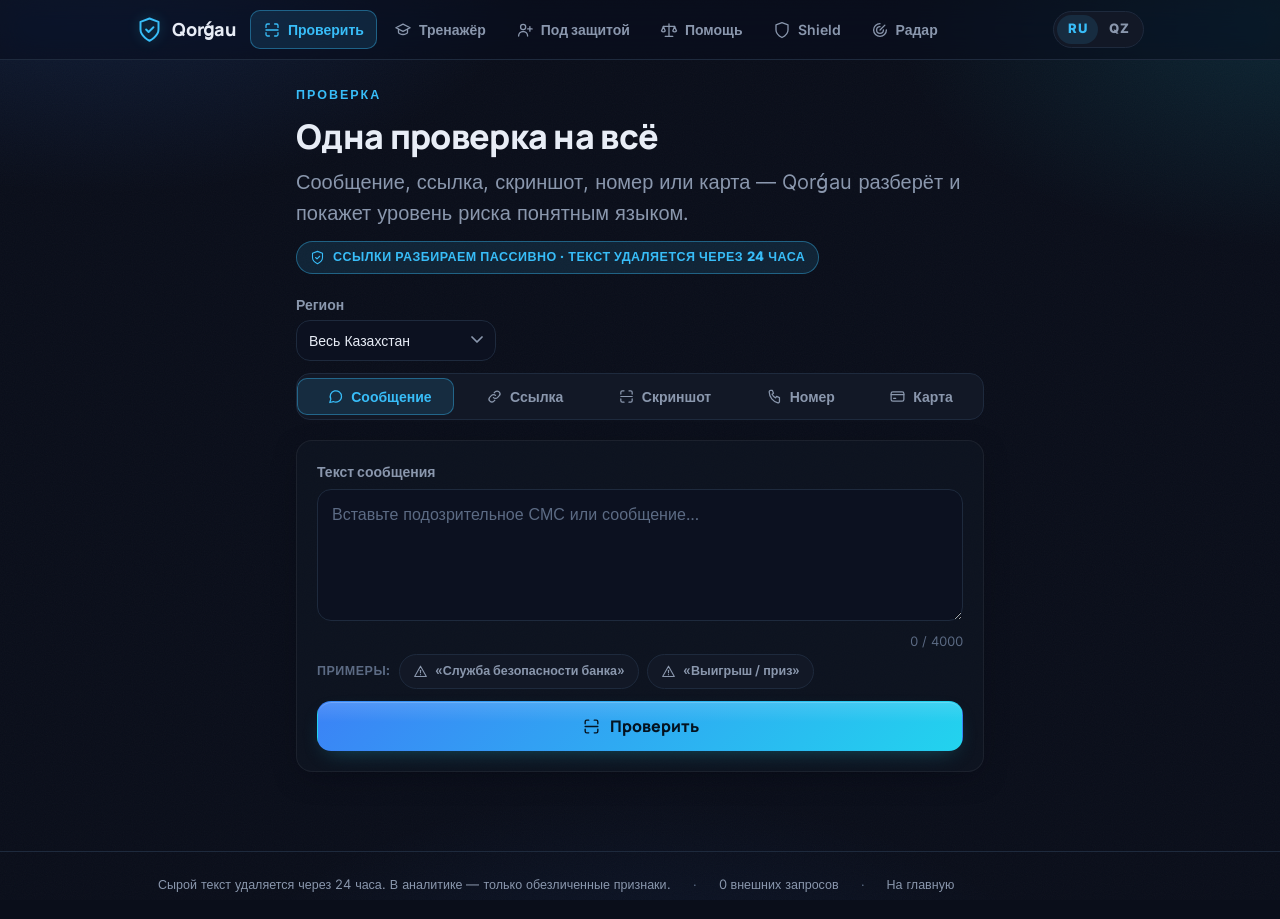
==== commit 2b20f333: "Премиум check + trainer: вскрытие домена, переворот карты, быстрый разбор - check: табы со скользящи" ====
--- a/web/check.html
+++ b/web/check.html
@@ -3,76 +3,248 @@
 <head>
 <meta charset="utf-8"/>
 <meta name="viewport" content="width=device-width, initial-scale=1, viewport-fit=cover"/>
-<meta name="theme-color" content="#0B0E14"/>
+<meta name="theme-color" content="#0A0E1A"/>
 <title data-i18n-title="cTitle">Qorǵau — проверка</title>
 <meta name="description" content="Qorǵau — единая проверка: сообщение, ссылка, скриншот, номер телефона и карта. Спидометр риска и понятный разбор."/>
-<link rel="icon" href="data:image/svg+xml,%3Csvg xmlns='http://www.w3.org/2000/svg' viewBox='0 0 24 24' fill='none' stroke='%2338E0C8' stroke-width='1.75' stroke-linecap='round' stroke-linejoin='round'%3E%3Cpath d='M12 22s8-4 8-10V5.2l-8-3-8 3V12c0 6 8 10 8 10Z'/%3E%3Cpath d='M9 12l2.2 2.2L15.5 10'/%3E%3C/svg%3E"/>
+<link rel="icon" href="data:image/svg+xml,%3Csvg xmlns='http://www.w3.org/2000/svg' viewBox='0 0 24 24' fill='none' stroke='%2338BDF8' stroke-width='1.75' stroke-linecap='round' stroke-linejoin='round'%3E%3Cpath d='M12 22s8-4 8-10V5.2l-8-3-8 3V12c0 6 8 10 8 10Z'/%3E%3Cpath d='M9 12l2.2 2.2L15.5 10'/%3E%3C/svg%3E"/>
+<!-- прогрессивное улучшение: помечаем JS до первой отрисовки (без flash у reveal) -->
+<script>document.documentElement.classList.add('has-js');</script>
+<link rel="preload" href="assets/fonts/manrope-latin.woff2" as="font" type="font/woff2" crossorigin/>
+<link rel="preload" href="assets/fonts/inter-latin.woff2" as="font" type="font/woff2" crossorigin/>
 <link rel="stylesheet" href="assets/app.css"/>
 <script src="assets/app.js" defer></script>
 <style>
-  /* Страничные компоненты хаба «Проверка» — на токенах app.css, без своих цветов вне семантики риска. */
+  /* ==========================================================================
+     Хаб «Проверка» — только на токенах app.css. Своих цветов вне семантики риска
+     нет. Neon/glow — исключительно для high. Всё движение уважает reduced-motion.
+     ========================================================================== */
   .check-head{padding-top:26px}
-  .check-tools{display:flex;flex-wrap:wrap;gap:12px;align-items:flex-end}
-  .check-tools .field{flex:1 1 220px;min-width:180px}
-  .tabs{width:100%}
+
+  /* строка управления: табы + регион */
+  /* Регион — компактной строкой сверху, табы — отдельной строкой во всю ширину
+     (чтобы все 5 режимов были видны на любом экране без горизонтального скролла). */
+  .check-bar{display:flex;flex-wrap:wrap;gap:12px;align-items:flex-end}
+  .check-bar .tabs{flex:1 1 100%;min-width:0;display:flex;width:auto}
+  .check-bar .tabs button{flex:1 1 auto;justify-content:center}
+  .region-field{order:-1;flex:0 0 auto;min-width:200px}
+  .region-field .label{margin-bottom:5px}
+  .region-field .select{padding:9px 34px 9px 12px;font-size:var(--fs-5)}
+
+  /* «тело» результата под табами — мягкая смена */
   .panel{display:none}
-  .panel.on{display:block;animation:qg-reveal .3s var(--ease)}
-  .ex-row{display:flex;flex-wrap:wrap;gap:8px;margin-top:12px;align-items:center}
-  .ex-lead{font-size:var(--fs-6);color:var(--muted-2);font-weight:600}
+  .panel.on{display:block;animation:panel-in .34s var(--ease-out) both}
+  @keyframes panel-in{from{opacity:0;transform:translateY(10px) scale(.995)}to{opacity:1;transform:none}}
+
+  .ex-row{display:flex;flex-wrap:wrap;gap:8px;margin-top:2px;align-items:center}
+  .ex-lead{font-size:var(--fs-6);color:var(--muted-2);font-weight:700;letter-spacing:.04em;text-transform:uppercase}
   .field-foot{display:flex;justify-content:flex-end;margin-top:6px}
 
-  /* Drag&drop скриншота */
-  .drop{border:2px dashed var(--line);border-radius:var(--r-md);background:var(--bg);
-    padding:26px 18px;text-align:center;cursor:pointer;transition:border-color .18s var(--ease),background-color .18s var(--ease)}
-  .drop:hover,.drop.hot{border-color:var(--accent-line);background:var(--surface-2)}
-  .drop .drop-ic{width:34px;height:34px;color:var(--muted);margin:0 auto 10px}
-  .drop .drop-t{font-weight:700;font-size:var(--fs-4)}
-  .drop .drop-s{color:var(--muted);font-size:var(--fs-6);margin-top:4px}
-  .img-preview{margin-top:14px;position:relative;display:none}
-  .img-preview.on{display:block}
-  .img-preview img{width:100%;border-radius:var(--r-md);border:1px solid var(--line);max-height:320px;object-fit:contain;background:var(--bg)}
+  /* демо-чипы контраста (подделка ↔ оригинал) */
+  .chip.demo-bad{color:#FFB3BC;border-color:rgba(255,77,94,.32);background:var(--risk-high-soft)}
+  .chip.demo-bad .ic{color:var(--risk-high)}
+  .chip.demo-bad:hover{border-color:rgba(255,77,94,.6);color:#FFD3D8}
+  .chip.demo-ok{color:#A6EBCB;border-color:rgba(34,201,138,.32);background:var(--risk-low-soft)}
+  .chip.demo-ok .ic{color:var(--risk-low)}
+  .chip.demo-ok:hover{border-color:rgba(34,201,138,.6);color:#CFF4E4}
+
+  /* трекер демо-контраста: 100 против 0 */
+  .contrast{margin-top:14px;border:1px dashed var(--hairline);border-radius:var(--r-md);
+    padding:13px 15px;background:var(--bg-2)}
+  .contrast .ct-h{display:flex;align-items:center;gap:8px;font-size:var(--fs-6);font-weight:800;
+    letter-spacing:.1em;text-transform:uppercase;color:var(--muted)}
+  .contrast .ct-h .ic{width:15px;height:15px;color:var(--accent)}
+  .contrast .ct-row{display:flex;align-items:center;gap:10px;margin-top:10px}
+  .contrast .ct-name{flex:0 0 auto;font-family:var(--mono);font-size:var(--fs-6);color:var(--muted);width:118px;
+    overflow:hidden;text-overflow:ellipsis;white-space:nowrap}
+  .contrast .ct-track{flex:1 1 auto;height:8px;border-radius:var(--r-pill);background:var(--surface-2);overflow:hidden}
+  .contrast .ct-fill{height:100%;width:0;border-radius:inherit;background:var(--muted-2);
+    transition:width .9s var(--ease),background-color .4s var(--ease)}
+  .contrast .ct-row.bad .ct-fill{background:var(--risk-high)}
+  .contrast .ct-row.ok .ct-fill{background:var(--risk-low)}
+  .contrast .ct-val{flex:0 0 auto;width:44px;text-align:right;font-weight:800;font-size:var(--fs-5);
+    font-variant-numeric:tabular-nums;color:var(--muted-2)}
+  .contrast .ct-row.bad .ct-val{color:var(--risk-high)}
+  .contrast .ct-row.ok .ct-val{color:var(--risk-low)}
+  .contrast .ct-note{font-size:var(--fs-6);color:var(--muted-2);margin-top:9px;line-height:1.5}
+
+  /* ---------------- Drag&drop скриншота ---------------- */
+  .drop{position:relative;border:1.5px dashed var(--hairline);border-radius:var(--r-md);background:var(--bg-2);
+    padding:28px 18px;text-align:center;cursor:pointer;overflow:hidden;
+    transition:border-color .18s var(--ease),background-color .18s var(--ease),transform .18s var(--ease)}
+  .drop:hover{border-color:var(--accent-line);background:var(--surface-2)}
+  .drop.hot{border-color:var(--accent);background:var(--accent-soft);transform:scale(1.005)}
+  .drop .drop-ic{width:40px;height:40px;margin:0 auto 10px;border-radius:var(--r-md);display:grid;place-items:center;
+    background:var(--accent-soft);border:1px solid var(--accent-line);color:var(--accent)}
+  .drop .drop-ic .ic{width:22px;height:22px}
+  .drop .drop-t{font-family:var(--font-display);font-weight:800;font-size:var(--fs-4);letter-spacing:-.01em}
+  .drop .drop-s{color:var(--muted);font-size:var(--fs-6);margin-top:5px}
+  .drop kbd{font-family:var(--mono);font-size:.92em;border:1px solid var(--hairline);border-radius:6px;
+    padding:1px 5px;background:var(--surface);color:var(--muted)}
+  .img-preview{margin-top:4px;position:relative;display:none}
+  .img-preview.on{display:block;animation:qg-reveal .35s var(--ease)}
+  .img-preview img{width:100%;border-radius:var(--r-md);border:1px solid var(--hairline);
+    max-height:320px;object-fit:contain;background:var(--bg)}
   .img-preview .img-x{position:absolute;top:8px;right:8px;width:32px;height:32px;border-radius:50%;
-    display:grid;place-items:center;background:rgba(11,14,20,.82);border:1px solid var(--line);
-    color:var(--txt);cursor:pointer}
+    display:grid;place-items:center;background:rgba(10,14,26,.82);border:1px solid var(--hairline);
+    color:var(--txt);cursor:pointer;transition:border-color .18s,transform .16s var(--ease)}
+  .img-preview .img-x:hover{border-color:var(--accent-line);transform:scale(1.06)}
   .img-preview .img-x .ic{width:16px;height:16px}
 
-  /* Извлечённый текст / доп.блоки */
-  .extracted{margin-top:16px;padding:14px 16px;background:var(--bg);border:1px solid var(--line);
+  /* ---------------- Общие блоки результата ---------------- */
+  .block-h{font-size:var(--fs-6);font-weight:800;letter-spacing:.1em;text-transform:uppercase;
+    color:var(--muted);display:flex;align-items:center;gap:8px}
+  .block-h .ic{width:15px;height:15px;color:var(--accent)}
+
+  .extracted{margin-top:16px;padding:15px 17px;background:var(--bg-2);border:1px solid var(--hairline);
     border-radius:var(--r-md)}
-  .extracted .v-h{font-size:var(--fs-6);font-weight:800;letter-spacing:.1em;text-transform:uppercase;
-    color:var(--muted);margin-bottom:8px}
-  .extracted p{white-space:pre-wrap;font-size:var(--fs-5);line-height:1.6;color:var(--txt)}
-
-  /* Карточки-факты (ссылка) + строки деталей (номер/карта) */
-  .facts{margin-top:16px}
-  .facts .v-h{font-size:var(--fs-6);font-weight:800;letter-spacing:.1em;text-transform:uppercase;
-    color:var(--muted);margin-bottom:10px}
-  .fact-grid{display:grid;gap:10px}
-  @media(min-width:560px){.fact-grid{grid-template-columns:1fr 1fr}}
-  .fact{display:flex;align-items:center;justify-content:space-between;gap:12px;
-    padding:12px 14px;background:var(--bg);border:1px solid var(--line);border-radius:var(--r-md)}
-  .fact .f-l{display:flex;align-items:center;gap:9px;color:var(--muted);font-size:var(--fs-5)}
-  .fact .f-l .ic{width:17px;height:17px;flex:none;color:var(--muted-2)}
-  .fact .f-v{font-weight:700;font-size:var(--fs-5);text-align:right}
-  .fact.ok .f-v{color:var(--risk-low)} .fact.ok .f-l .ic{color:var(--risk-low)}
-  .fact.warn .f-v{color:var(--risk-med)} .fact.warn .f-l .ic{color:var(--risk-med)}
-  .fact.bad{border-color:rgba(255,84,104,.32)} .fact.bad .f-v{color:var(--risk-high)} .fact.bad .f-l .ic{color:var(--risk-high)}
-
-  /* Результат номера/карты (нет risk_score — свой заголовок) */
-  .lookup{display:block;animation:qg-reveal .45s var(--ease)}
-  .lookup .lk-top{display:flex;align-items:center;gap:16px;flex-wrap:wrap}
-  .lookup .lk-num{font-size:44px;font-weight:800;line-height:1;letter-spacing:-1px;font-variant-numeric:tabular-nums}
-  .lookup .lk-num.low{color:var(--risk-low)} .lookup .lk-num.med{color:var(--risk-med)} .lookup .lk-num.high{color:var(--risk-high)}
-  .lookup .lk-numlabel{color:var(--muted);font-size:var(--fs-5);max-width:22ch}
-  .lookup .lk-masked{font-family:var(--mono);font-size:var(--fs-5);color:var(--muted);margin-top:6px}
-  .lookup .lk-verdict{color:var(--txt);font-size:var(--fs-4);line-height:1.6;margin-top:16px}
-  .warn-banner{display:flex;align-items:flex-start;gap:10px;padding:12px 14px;margin-top:14px;
+  .extracted p{white-space:pre-wrap;font-size:var(--fs-5);line-height:1.6;color:var(--txt);margin-top:9px}
+
+  /* «поддельный интерфейс» — заметно, high-семантика */
+  .spoof{margin-top:16px;display:flex;align-items:flex-start;gap:12px;padding:15px 17px;border-radius:var(--r-md);
+    background:var(--risk-high-soft);border:1px solid rgba(255,77,94,.45);
+    box-shadow:0 0 0 1px rgba(255,77,94,.18),0 0 26px -6px var(--risk-high-glow);
+    animation:spoof-pulse 2s var(--ease) infinite}
+  @keyframes spoof-pulse{0%,100%{box-shadow:0 0 0 1px rgba(255,77,94,.18),0 0 20px -8px var(--risk-high-glow)}
+    50%{box-shadow:0 0 0 1px rgba(255,77,94,.42),0 0 34px -2px var(--risk-high-glow)}}
+  .spoof .sp-ic{width:38px;height:38px;flex:none;border-radius:var(--r-sm);display:grid;place-items:center;
+    background:rgba(255,77,94,.16);border:1px solid rgba(255,77,94,.4);color:var(--risk-high)}
+  .spoof .sp-ic .ic{width:20px;height:20px}
+  .spoof .sp-t{font-family:var(--font-display);font-weight:800;color:var(--risk-high);font-size:var(--fs-4)}
+  .spoof .sp-s{color:#FFB3BC;font-size:var(--fs-5);line-height:1.5;margin-top:3px}
+
+  /* ---------------- Панель «вскрытия» ссылки ---------------- */
+  .xray{margin-top:16px;overflow:hidden}
+  .xray .xr-head{display:flex;align-items:center;gap:10px;flex-wrap:wrap;
+    padding:15px 18px;border-bottom:1px solid var(--hairline);background:var(--bg-2)}
+  .xray .xr-head .block-h{flex:1 1 auto}
+  .xr-row{display:flex;align-items:center;gap:12px;padding:13px 18px;border-bottom:1px solid var(--hairline)}
+  .xr-row:last-child{border-bottom:0}
+  .xr-ic{width:32px;height:32px;flex:none;border-radius:9px;display:grid;place-items:center;
+    background:var(--surface-2);border:1px solid var(--hairline);color:var(--muted)}
+  .xr-ic .ic{width:17px;height:17px}
+  .xr-l{flex:1 1 auto;min-width:0}
+  .xr-lab{font-size:var(--fs-5);color:var(--muted)}
+  .xr-val{font-weight:700;font-size:var(--fs-5);margin-top:1px;word-break:break-word}
+  .xr-tag{flex:0 0 auto;font-size:var(--fs-6);font-weight:800;letter-spacing:.06em;text-transform:uppercase;
+    padding:5px 11px;border-radius:var(--r-pill);border:1px solid var(--hairline);color:var(--muted);
+    background:var(--surface)}
+  .xr-row.ok .xr-ic{color:var(--risk-low);border-color:rgba(34,201,138,.34);background:var(--risk-low-soft)}
+  .xr-row.ok .xr-tag{color:var(--risk-low);border-color:rgba(34,201,138,.34);background:var(--risk-low-soft)}
+  .xr-row.warn .xr-ic{color:var(--risk-med);border-color:rgba(255,176,32,.34);background:var(--risk-med-soft)}
+  .xr-row.warn .xr-tag{color:var(--risk-med);border-color:rgba(255,176,32,.34);background:var(--risk-med-soft)}
+  .xr-row.bad .xr-ic{color:var(--risk-high);border-color:rgba(255,77,94,.4);background:var(--risk-high-soft)}
+  .xr-row.bad .xr-tag{color:var(--risk-high);border-color:rgba(255,77,94,.4);background:var(--risk-high-soft)}
+  .xr-row.bad{background:linear-gradient(90deg,rgba(255,77,94,.06),transparent 62%)}
+
+  /* ---------------- Результат номера/карты ---------------- */
+  .lookup{display:block;margin-top:16px;animation:qg-reveal .45s var(--ease)}
+  .lookup .lk-top{display:flex;align-items:center;gap:16px;flex-wrap:wrap;justify-content:space-between}
+  .lookup .lk-top .badge{flex:none}
+  .lookup .lk-masked{font-family:var(--mono);font-size:var(--fs-5);color:var(--muted);margin-top:10px}
+  .lookup .lk-verdict{color:var(--txt);font-size:var(--fs-4);line-height:1.6;margin-top:14px}
+
+  /* счётчик жалоб + анимированный бар */
+  .reports{flex:1 1 240px;min-width:190px}
+  .reports .rp-num{font-family:var(--font-display);font-size:clamp(40px,11vw,58px);font-weight:800;line-height:1;
+    letter-spacing:-.04em;font-variant-numeric:tabular-nums;color:var(--muted)}
+  .reports[data-level="low"] .rp-num{color:var(--risk-low)}
+  .reports[data-level="medium"] .rp-num{color:var(--risk-med)}
+  .reports[data-level="high"] .rp-num{color:var(--risk-high);text-shadow:0 0 24px var(--risk-high-glow)}
+  .reports .rp-lab{color:var(--muted);font-size:var(--fs-5);margin-top:4px;max-width:24ch}
+  .reports .rp-track{margin-top:14px;height:10px;border-radius:var(--r-pill);background:var(--surface-2);
+    overflow:hidden;position:relative}
+  .reports .rp-fill{height:100%;width:0;border-radius:inherit;background:var(--risk-low);
+    transition:width 1s var(--ease),background-color .5s var(--ease)}
+  .reports[data-level="medium"] .rp-fill{background:var(--risk-med)}
+  .reports[data-level="high"] .rp-fill{background:var(--risk-high);
+    box-shadow:0 0 14px 0 var(--risk-high-glow)}
+  .reports .rp-scale{display:flex;justify-content:space-between;font-size:var(--fs-6);color:var(--muted-2);
+    margin-top:6px;font-variant-numeric:tabular-nums}
+
+  /* ---------------- Карта: 3D-переворот ---------------- */
+  .cc-wrap{perspective:1200px;margin-top:4px}
+  .cc{position:relative;width:100%;max-width:352px;margin:0 auto;aspect-ratio:1.586/1;min-height:186px;
+    transform-style:preserve-3d;transition:transform .85s var(--ease-out);will-change:transform}
+  .cc.flipped{transform:rotateY(180deg)}
+  .cc-face{position:absolute;inset:0;border-radius:var(--r-lg);border:1px solid var(--hairline);
+    padding:16px 18px;display:flex;flex-direction:column;justify-content:space-between;overflow:hidden;
+    backface-visibility:hidden;-webkit-backface-visibility:hidden;
+    background:linear-gradient(140deg,var(--surface-2),var(--bg-2) 62%,var(--bg));
+    box-shadow:var(--shadow)}
+  .cc-face::after{content:"";position:absolute;inset:0;pointer-events:none;
+    background:radial-gradient(70% 90% at 8% 0%,var(--accent-soft),transparent 62%)}
+  .cc-face.back{transform:rotateY(180deg)}
+  .cc-top{display:flex;align-items:flex-start;justify-content:space-between;gap:10px;position:relative}
+  .cc-chip{width:38px;height:28px;border-radius:6px;background:linear-gradient(140deg,#C9A227,#8C6D14);
+    border:1px solid rgba(255,255,255,.22);position:relative;opacity:.9}
+  .cc-chip::before,.cc-chip::after{content:"";position:absolute;left:5px;right:5px;height:1px;
+    background:rgba(0,0,0,.35)}
+  .cc-chip::before{top:9px} .cc-chip::after{top:18px}
+  .cc-brand{font-family:var(--font-display);font-weight:800;letter-spacing:.08em;font-size:var(--fs-5);
+    color:var(--txt);opacity:.92;text-transform:uppercase}
+  .cc-num{font-family:var(--mono);font-size:clamp(16px,4.6vw,20px);letter-spacing:.08em;color:var(--txt);
+    position:relative}
+  .cc-bot{display:flex;align-items:flex-end;justify-content:space-between;gap:10px;position:relative}
+  .cc-cap{font-size:var(--fs-6);color:var(--muted-2);letter-spacing:.1em;text-transform:uppercase;font-weight:700}
+  .cc-bank{font-weight:700;font-size:var(--fs-5);margin-top:2px;max-width:20ch}
+  .cc-stripe{position:absolute;left:0;right:0;top:22px;height:38px;background:#05070D;opacity:.92}
+  .cc-face.back{justify-content:flex-end;padding-top:76px}
+  .cc-sign{position:relative;background:rgba(232,237,246,.9);border-radius:5px;height:26px;display:flex;
+    align-items:center;padding:0 9px;font-family:var(--mono);font-size:var(--fs-6);color:#0A0E1A;
+    letter-spacing:.12em}
+  .cc-back-rows{position:relative;margin-top:10px;display:flex;flex-wrap:wrap;gap:7px}
+  .cc-pill{display:inline-flex;align-items:center;gap:6px;font-size:var(--fs-6);font-weight:700;
+    padding:5px 10px;border-radius:var(--r-pill);border:1px solid var(--hairline);background:var(--surface);
+    color:var(--muted)}
+  .cc-pill .ic{width:14px;height:14px}
+  .cc-pill.ok{color:var(--risk-low);border-color:rgba(34,201,138,.36);background:var(--risk-low-soft)}
+  .cc-pill.bad{color:var(--risk-high);border-color:rgba(255,77,94,.4);background:var(--risk-high-soft)}
+  .cc-actions{display:flex;justify-content:center;margin-top:12px}
+  .cc-flip{display:inline-flex;align-items:center;gap:7px;background:transparent;border:1px solid var(--hairline);
+    color:var(--muted);border-radius:var(--r-pill);padding:6px 13px;font-size:var(--fs-6);font-weight:600;
+    cursor:pointer;transition:color .18s,border-color .18s}
+  .cc-flip:hover{color:var(--accent);border-color:var(--accent-line)}
+  .cc-flip .ic{width:15px;height:15px}
+
+  /* ---------------- Мелочи ---------------- */
+  .warn-banner{display:flex;align-items:flex-start;gap:10px;padding:12px 14px;
     background:var(--risk-med-soft);border:1px solid rgba(255,176,32,.4);border-radius:var(--r-md);
     font-size:var(--fs-5);line-height:1.5;color:var(--txt)}
   .warn-banner .ic{width:19px;height:19px;flex:none;color:var(--risk-med);margin-top:1px}
-
-  .result-scroll{scroll-margin-top:80px}
-  .spoof-row{display:flex;justify-content:center;margin-top:14px}
+  .badge.demo{text-transform:none;letter-spacing:0;font-weight:600;color:var(--muted);
+    background:var(--surface);border-color:var(--hairline)}
+  .badge.demo .ic{color:var(--muted-2)}
+  .result-scroll{scroll-margin-top:78px}
+
+  /* скан-панель вместо спиннера */
+  .scanpanel{display:flex;align-items:center;gap:13px}
+  .scanpanel .sc-ic{width:38px;height:38px;flex:none;border-radius:var(--r-sm);display:grid;place-items:center;
+    background:var(--accent-soft);border:1px solid var(--accent-line);color:var(--accent)}
+  .scanpanel .sc-ic .ic{width:20px;height:20px}
+  .scanpanel .sc-t{font-weight:700;font-size:var(--fs-5)}
+  .scanpanel .sc-body{flex:1 1 auto;min-width:0}
+  .scanpanel .qg-scan{margin-top:9px}
+
+  /* .v-actions используется и вне .verdict (номер/карта) — повторяем оформление */
+  .lookup .v-actions{margin-top:18px;padding:16px 18px;background:var(--bg-2);
+    border:1px solid var(--hairline);border-radius:var(--r-md)}
+  .lookup .v-actions .v-h{font-size:var(--fs-6);font-weight:800;letter-spacing:.1em;
+    text-transform:uppercase;color:var(--muted);margin-bottom:10px}
+  .lookup .v-actions ul{margin:0;padding:0;list-style:none}
+  .lookup .v-actions li{display:flex;gap:10px;font-size:var(--fs-5);line-height:1.5;margin:9px 0;color:var(--txt)}
+  .lookup .v-actions li .ic{width:18px;height:18px;flex:none;color:var(--accent);margin-top:1px}
+
+  @media(max-width:520px){
+    .region-field{flex:1 1 100%}
+    .check-bar .tabs button{flex:0 0 auto;padding:8px 11px}
+    .xr-row{padding:12px 14px;gap:10px}
+    .contrast .ct-name{width:96px}
+  }
+  @media(prefers-reduced-motion:reduce){
+    .cc{transition:none}
+    .spoof{animation:none}
+    .panel.on{animation:none}
+  }
 </style>
 </head>
 <body>
@@ -84,14 +256,24 @@
     <div class="stack lg check-head">
 
       <div class="stack">
-        <div class="eyebrow" data-i18n="cEyebrow">Проверка</div>
+        <div class="eyebrow accent" data-i18n="cEyebrow">Проверка</div>
         <h1 data-i18n="cTitleH">Одна проверка на всё</h1>
         <p class="lead" data-i18n="cLead">Сообщение, ссылка, скриншот, номер или карта — Qorǵau разберёт и покажет уровень риска понятным языком.</p>
+        <div class="row">
+          <span class="badge accent"><span data-icon="shield-check"></span><span data-i18n="cTrust">Ссылки разбираем пассивно · текст удаляется через 24 часа</span></span>
+        </div>
       </div>
 
-      <!-- Регион (общий, сохраняется) + сегмент-контрол -->
-      <div class="check-tools">
-        <label class="field">
+      <!-- Табы (скользящий индикатор) + регион (общий, сохраняется) -->
+      <div class="check-bar">
+        <div class="tabs" id="tabs" data-ink role="tablist">
+          <button type="button" role="tab" aria-selected="true" data-mode="message" class="on"><span data-icon="message"></span><span data-i18n="cTabMsg">Сообщение</span></button>
+          <button type="button" role="tab" data-mode="link"><span data-icon="link"></span><span data-i18n="cTabLink">Ссылка</span></button>
+          <button type="button" role="tab" data-mode="image"><span data-icon="scan"></span><span data-i18n="cTabImg">Скриншот</span></button>
+          <button type="button" role="tab" data-mode="phone"><span data-icon="phone"></span><span data-i18n="cTabPhone">Номер</span></button>
+          <button type="button" role="tab" data-mode="card"><span data-icon="card"></span><span data-i18n="cTabCard">Карта</span></button>
+        </div>
+        <label class="field region-field">
           <span class="label" data-i18n="cRegionLabel">Регион</span>
           <span class="control">
             <select class="select" id="region">
@@ -110,17 +292,9 @@
         </label>
       </div>
 
-      <div class="tabs" id="tabs" role="tablist">
-        <button type="button" data-mode="message" class="on"><span data-icon="message"></span><span data-i18n="cTabMsg">Сообщение</span></button>
-        <button type="button" data-mode="link"><span data-icon="link"></span><span data-i18n="cTabLink">Ссылка</span></button>
-        <button type="button" data-mode="image"><span data-icon="scan"></span><span data-i18n="cTabImg">Скриншот</span></button>
-        <button type="button" data-mode="phone"><span data-icon="phone"></span><span data-i18n="cTabPhone">Номер</span></button>
-        <button type="button" data-mode="card"><span data-icon="card"></span><span data-i18n="cTabCard">Карта</span></button>
-      </div>
-
       <!-- ================= Панель: Сообщение ================= -->
       <div class="panel on" data-panel="message">
-        <div class="card pad stack">
+        <div class="card glass pad stack">
           <label class="field">
             <span class="label" data-i18n="cMsgLabel">Текст сообщения</span>
             <span class="control">
@@ -130,18 +304,18 @@
           </label>
           <div class="ex-row">
             <span class="ex-lead" data-i18n="cExamples">Примеры:</span>
-            <button type="button" class="chip" data-ex-msg="1" data-i18n="cMsgEx1">«Служба безопасности банка»</button>
-            <button type="button" class="chip" data-ex-msg="2" data-i18n="cMsgEx2">«Выигрыш / приз»</button>
+            <button type="button" class="chip" data-ex-msg="1"><span data-icon="alert"></span><span data-i18n="cMsgEx1">«Служба безопасности банка»</span></button>
+            <button type="button" class="chip" data-ex-msg="2"><span data-icon="alert"></span><span data-i18n="cMsgEx2">«Выигрыш / приз»</span></button>
           </div>
           <button type="button" class="btn block" id="msgBtn">
-            <span class="spin"></span><span data-icon="scan"></span><span data-i18n="cAnalyze">Проверить</span>
+            <span data-icon="scan"></span><span data-i18n="cAnalyze">Проверить</span>
           </button>
         </div>
       </div>
 
       <!-- ================= Панель: Ссылка ================= -->
       <div class="panel" data-panel="link">
-        <div class="card pad stack">
+        <div class="card glass pad stack">
           <label class="field">
             <span class="label" data-i18n="cLinkLabel">Ссылка (URL)</span>
             <span class="control">
@@ -151,23 +325,37 @@
             <span class="hint" data-i18n="cLinkHint">Мы разбираем ссылку пассивно — не переходя на неё.</span>
           </label>
           <div class="ex-row">
-            <span class="ex-lead" data-i18n="cExamples">Примеры:</span>
-            <button type="button" class="chip" data-ex-link="http://kaspi-bonus.xyz/win">kaspi-bonus.xyz</button>
-            <button type="button" class="chip" data-ex-link="https://kaspi.kz">kaspi.kz</button>
+            <span class="ex-lead" data-i18n="cDemoPair">Демо-контраст:</span>
+            <button type="button" class="chip demo-bad" data-ex-link="http://kaspi-bonus.xyz/win"><span data-icon="alert"></span><span>kaspi-bonus.xyz</span></button>
+            <button type="button" class="chip demo-ok" data-ex-link="https://kaspi.kz"><span data-icon="shield-check"></span><span>kaspi.kz</span></button>
+          </div>
+          <div class="contrast" id="contrast">
+            <div class="ct-h"><span data-icon="scales"></span><span data-i18n="cContrastH">Подделка против оригинала</span></div>
+            <div class="ct-row" id="ctBad">
+              <span class="ct-name">kaspi-bonus.xyz</span>
+              <span class="ct-track"><span class="ct-fill"></span></span>
+              <span class="ct-val">—</span>
+            </div>
+            <div class="ct-row" id="ctOk">
+              <span class="ct-name">kaspi.kz</span>
+              <span class="ct-track"><span class="ct-fill"></span></span>
+              <span class="ct-val">—</span>
+            </div>
+            <div class="ct-note" data-i18n="cContrastNote">Проверьте оба примера: один и тот же движок даёт 100 для двойника и 0 для официального домена.</div>
           </div>
           <button type="button" class="btn block" id="linkBtn">
-            <span class="spin"></span><span data-icon="link"></span><span data-i18n="cAnalyze">Проверить</span>
+            <span data-icon="link"></span><span data-i18n="cAnalyze">Проверить</span>
           </button>
         </div>
       </div>
 
       <!-- ================= Панель: Скриншот ================= -->
       <div class="panel" data-panel="image">
-        <div class="card pad stack">
+        <div class="card glass pad stack">
           <div class="drop" id="drop" tabindex="0" role="button" aria-label="Загрузить скриншот">
-            <span class="drop-ic" data-icon="scan"></span>
+            <span class="drop-ic"><span data-icon="scan"></span></span>
             <div class="drop-t" data-i18n="cImgDropT">Перетащите скриншот сюда</div>
-            <div class="drop-s" data-i18n="cImgDropS">или нажмите, чтобы выбрать · можно вставить из буфера (Ctrl+V)</div>
+            <div class="drop-s"><span data-i18n="cImgDropS">или нажмите, чтобы выбрать · можно вставить из буфера</span> <kbd>Ctrl</kbd>+<kbd>V</kbd></div>
             <input type="file" id="imgFile" accept="image/*" hidden/>
           </div>
           <div class="img-preview" id="imgPreview">
@@ -176,14 +364,14 @@
           </div>
           <span class="hint" data-i18n="cImgHint">PNG или JPG, до 5 МБ. Текст со скриншота распознаётся ИИ.</span>
           <button type="button" class="btn block" id="imgBtn">
-            <span class="spin"></span><span data-icon="scan"></span><span data-i18n="cAnalyze">Проверить</span>
+            <span data-icon="scan"></span><span data-i18n="cAnalyze">Проверить</span>
           </button>
         </div>
       </div>
 
       <!-- ================= Панель: Номер ================= -->
       <div class="panel" data-panel="phone">
-        <div class="card pad stack">
+        <div class="card glass pad stack">
           <label class="field">
             <span class="label" data-i18n="cPhoneLabel">Номер телефона</span>
             <span class="control">
@@ -193,14 +381,14 @@
             <span class="hint" data-i18n="cPhoneHint">Проверяем по базе обезличенных жалоб — сколько раз номер уже встречался.</span>
           </label>
           <button type="button" class="btn block" id="phoneBtn">
-            <span class="spin"></span><span data-icon="phone"></span><span data-i18n="cCheckBase">Пробить по базе</span>
+            <span data-icon="phone"></span><span data-i18n="cCheckBase">Пробить по базе</span>
           </button>
         </div>
       </div>
 
       <!-- ================= Панель: Карта ================= -->
       <div class="panel" data-panel="card">
-        <div class="card pad stack">
+        <div class="card glass pad stack">
           <label class="field">
             <span class="label" data-i18n="cCardLabel">Номер карты</span>
             <span class="control">
@@ -213,13 +401,13 @@
             <span data-i18n="cCardWarn">Никому не сообщайте полный номер карты, срок и CVV. Мы проверяем только банк-эмитент и контрольную сумму — сам номер не сохраняется.</span>
           </div>
           <button type="button" class="btn block" id="cardBtn">
-            <span class="spin"></span><span data-icon="card"></span><span data-i18n="cCheckCard">Проверить карту</span>
+            <span data-icon="card"></span><span data-i18n="cCheckCard">Проверить карту</span>
           </button>
         </div>
       </div>
 
       <!-- Общий результат -->
-      <div id="skeleton" class="card pad hidden"></div>
+      <div id="skeleton" class="card pad qg-scanbox hidden"></div>
       <div id="result" class="result-scroll"></div>
 
     </div>
@@ -230,6 +418,8 @@
   <div class="qg-footer-in">
     <span data-icon="shield-check"></span>
     <span data-i18n="cFoot">Сырой текст удаляется через 24 часа. В аналитике — только обезличенные признаки.</span>
+    <span class="sep">·</span>
+    <span data-i18n="cNoExternal">0 внешних запросов</span>
     <span class="sep">·</span>
     <a href="index.html" data-i18n="cFootHome">На главную</a>
   </div>
@@ -245,6 +435,7 @@
       cTitle: 'Qorǵau — проверка',
       cEyebrow: 'Проверка', cTitleH: 'Одна проверка на всё',
       cLead: 'Сообщение, ссылка, скриншот, номер или карта — Qorǵau разберёт и покажет уровень риска понятным языком.',
+      cTrust: 'Ссылки разбираем пассивно · текст удаляется через 24 часа',
       cRegionLabel: 'Регион', cRegionAny: 'Весь Казахстан',
       cTabMsg: 'Сообщение', cTabLink: 'Ссылка', cTabImg: 'Скриншот', cTabPhone: 'Номер', cTabCard: 'Карта',
       cAnalyze: 'Проверить', cCheckBase: 'Пробить по базе', cCheckCard: 'Проверить карту',
@@ -254,13 +445,14 @@
       cLinkLabel: 'Ссылка (URL)', cLinkPh: 'https://…',
       cLinkHint: 'Мы разбираем ссылку пассивно — не переходя на неё.',
       cImgDropT: 'Перетащите скриншот сюда',
-      cImgDropS: 'или нажмите, чтобы выбрать · можно вставить из буфера (Ctrl+V)',
+      cImgDropS: 'или нажмите, чтобы выбрать · можно вставить из буфера',
       cImgHint: 'PNG или JPG, до 5 МБ. Текст со скриншота распознаётся ИИ.',
       cPhoneLabel: 'Номер телефона', cPhonePh: '+7 701 234 56 78',
       cPhoneHint: 'Проверяем по базе обезличенных жалоб — сколько раз номер уже встречался.',
       cCardLabel: 'Номер карты', cCardPh: '4400 4302 1234 5678',
       cCardWarn: 'Никому не сообщайте полный номер карты, срок и CVV. Мы проверяем только банк-эмитент и контрольную сумму — сам номер не сохраняется.',
       cFoot: 'Сырой текст удаляется через 24 часа. В аналитике — только обезличенные признаки.',
+      cNoExternal: '0 внешних запросов',
       cFootHome: 'На главную',
       cEmptyText: 'Вставьте текст сообщения для проверки.',
       cEmptyUrl: 'Введите ссылку для проверки.',
@@ -269,26 +461,39 @@
       cEmptyCard: 'Введите номер карты.',
       cImgBig: 'Файл больше 5 МБ — выберите изображение поменьше.',
       cImgBad: 'Это не похоже на изображение.',
-      /* доп. подписи результата */
-      cFactsH: 'Что известно о домене',
+      /* скан-состояния */
+      cScanMsg: 'Разбираем сообщение…', cScanLink: 'Пассивно вскрываем домен…',
+      cScanImg: 'Распознаём текст и интерфейс…', cScanPhone: 'Ищем номер в базе жалоб…',
+      cScanCard: 'Считаем Luhn и определяем банк…',
+      /* вскрытие ссылки */
+      cXrayH: 'Вскрытие домена',
       cDomain: 'Домен', cDomainAge: 'Возраст домена', cSsl: 'HTTPS-сертификат',
-      cBrandSim: 'Похож на бренд', cBlock: 'Блок-лист Shield',
+      cBrandSim: 'Похож на бренд', cBrandGenuine: 'официальный домен', cBlock: 'Блок-лист Shield', cRegistrar: 'Регистратор',
       cAgeUnknown: 'неизвестен', cDays: 'дн.',
       cSslNone: 'нет', cSslSelf: 'самоподписанный', cSslOk: 'действующий', cSslBad: 'недействителен',
       cInBlock: 'уже заблокирован', cNotBlock: 'не найден', cNoSim: 'нет совпадений',
       cDist: 'расстояние',
+      cVOk: 'чисто', cVWarn: 'внимание', cVBad: 'опасно', cVNeutral: 'факт',
+      cDemoPair: 'Демо-контраст:',
+      cContrastH: 'Подделка против оригинала',
+      cContrastNote: 'Проверьте оба примера: один и тот же движок даёт 100 для двойника и 0 для официального домена.',
       cExtractedH: 'Распознанный текст',
-      cSpoof: 'Похоже на поддельный интерфейс',
+      cSpoofT: 'Поддельный интерфейс',
+      cSpoofS: 'На скриншоте — имитация экрана банка или госуслуг. Настоящее приложение так не выглядит: не вводите данные и закройте страницу.',
       cPhoneReports: 'упоминаний в жалобах', cPhoneNone: 'В базе жалоб не встречался.',
       cPhoneSchemes: 'Схемы, по которым проходил номер',
       cCardLuhnOk: 'Контрольная сумма верна', cCardLuhnBad: 'Не проходит проверку (Luhn)',
       cCardBank: 'Банк-эмитент', cCardBrand: 'Платёжная система', cCardUnknown: 'неизвестен',
+      cCardHolder: 'Проверка Qorǵau', cCardFlip: 'Перевернуть карту',
+      cDemoData: 'демо-данные',
+      cDemoDataHint: 'BIN нет в локальной таблице — показываем то, что определяется по номеру.',
       cLevelLow: 'Низкий риск', cLevelMed: 'Средний риск', cLevelHigh: 'Высокий риск'
     },
     kz: {
       cTitle: 'Qorǵau — тексеру',
       cEyebrow: 'Тексеру', cTitleH: 'Бәрін бір жерде тексеріңіз',
       cLead: 'Хабарлама, сілтеме, скриншот, нөмір немесе карта — Qorǵau талдап, қауіп деңгейін түсінікті тілмен көрсетеді.',
+      cTrust: 'Сілтемелерді пассивті талдаймыз · мәтін 24 сағаттан кейін жойылады',
       cRegionLabel: 'Аймақ', cRegionAny: 'Бүкіл Қазақстан',
       cTabMsg: 'Хабарлама', cTabLink: 'Сілтеме', cTabImg: 'Скриншот', cTabPhone: 'Нөмір', cTabCard: 'Карта',
       cAnalyze: 'Тексеру', cCheckBase: 'Базадан тексеру', cCheckCard: 'Картаны тексеру',
@@ -298,13 +503,14 @@
       cLinkLabel: 'Сілтеме (URL)', cLinkPh: 'https://…',
       cLinkHint: 'Сілтемені оған кірмей, пассивті түрде талдаймыз.',
       cImgDropT: 'Скриншотты осында сүйреңіз',
-      cImgDropS: 'немесе таңдау үшін басыңыз · буферден қоюға болады (Ctrl+V)',
+      cImgDropS: 'немесе таңдау үшін басыңыз · буферден қоюға болады',
       cImgHint: 'PNG немесе JPG, 5 МБ-қа дейін. Скриншот мәтінін ЖИ таниды.',
       cPhoneLabel: 'Телефон нөмірі', cPhonePh: '+7 701 234 56 78',
       cPhoneHint: 'Иесіздендірілген шағымдар базасынан тексереміз — нөмір қанша рет кездескен.',
       cCardLabel: 'Карта нөмірі', cCardPh: '4400 4302 1234 5678',
       cCardWarn: 'Картаның толық нөмірін, мерзімін және CVV-ды ешкімге айтпаңыз. Біз тек банк-эмитент пен бақылау санын тексереміз — нөмірдің өзі сақталмайды.',
       cFoot: 'Бастапқы мәтін 24 сағаттан кейін жойылады. Аналитикада — тек иесіздендірілген белгілер.',
+      cNoExternal: '0 сыртқы сұраныс',
       cFootHome: 'Басты бетке',
       cEmptyText: 'Тексеру үшін хабарлама мәтінін қойыңыз.',
       cEmptyUrl: 'Тексеру үшін сілтеме енгізіңіз.',
@@ -313,19 +519,30 @@
       cEmptyCard: 'Карта нөмірін енгізіңіз.',
       cImgBig: 'Файл 5 МБ-тан үлкен — кішірек сурет таңдаңыз.',
       cImgBad: 'Бұл суретке ұқсамайды.',
-      cFactsH: 'Домен туралы не белгілі',
+      cScanMsg: 'Хабарламаны талдап жатырмыз…', cScanLink: 'Доменді пассивті ашып жатырмыз…',
+      cScanImg: 'Мәтін мен интерфейсті танып жатырмыз…', cScanPhone: 'Нөмірді шағым базасынан іздеудеміз…',
+      cScanCard: 'Luhn есептеп, банкті анықтаудамыз…',
+      cXrayH: 'Доменді ашу',
       cDomain: 'Домен', cDomainAge: 'Домен жасы', cSsl: 'HTTPS-сертификат',
-      cBrandSim: 'Брендке ұқсас', cBlock: 'Shield блок-тізімі',
+      cBrandSim: 'Брендке ұқсас', cBrandGenuine: 'ресми домен', cBlock: 'Shield блок-тізімі', cRegistrar: 'Тіркеуші',
       cAgeUnknown: 'белгісіз', cDays: 'күн',
       cSslNone: 'жоқ', cSslSelf: 'өзі қол қойған', cSslOk: 'жарамды', cSslBad: 'жарамсыз',
       cInBlock: 'бұғатталған', cNotBlock: 'табылмады', cNoSim: 'сәйкестік жоқ',
       cDist: 'қашықтық',
+      cVOk: 'таза', cVWarn: 'назар', cVBad: 'қауіпті', cVNeutral: 'дерек',
+      cDemoPair: 'Демо-салыстыру:',
+      cContrastH: 'Жалғаны мен түпнұсқасы',
+      cContrastNote: 'Екі мысалды да тексеріңіз: бір қозғалтқыш жалғанға 100, ресми доменге 0 береді.',
       cExtractedH: 'Танылған мәтін',
-      cSpoof: 'Жалған интерфейске ұқсайды',
+      cSpoofT: 'Жалған интерфейс',
+      cSpoofS: 'Скриншотта — банк немесе мемқызмет экранының имитациясы. Нағыз қосымша олай көрінбейді: дерек енгізбей, бетті жабыңыз.',
       cPhoneReports: 'шағымда кездескен', cPhoneNone: 'Шағым базасында кездеспеген.',
       cPhoneSchemes: 'Нөмір өткен схемалар',
       cCardLuhnOk: 'Бақылау саны дұрыс', cCardLuhnBad: 'Тексеруден өтпейді (Luhn)',
       cCardBank: 'Банк-эмитент', cCardBrand: 'Төлем жүйесі', cCardUnknown: 'белгісіз',
+      cCardHolder: 'Qorǵau тексеруі', cCardFlip: 'Картаны аудару',
+      cDemoData: 'демо-дерек',
+      cDemoDataHint: 'BIN жергілікті кестеде жоқ — нөмір бойынша анықталғанын көрсетеміз.',
       cLevelLow: 'Төмен қауіп', cLevelMed: 'Орташа қауіп', cLevelHigh: 'Жоғары қауіп'
     }
   });
@@ -355,14 +572,28 @@
   var result = document.getElementById('result');
   var skel = document.getElementById('skeleton');
   function clearResult() { result.textContent = ''; }
-  function showSkeleton(withArc) { skel.classList.remove('hidden'); Q.skeleton.fill(skel, 4, withArc); }
-  function hideSkeleton() { skel.classList.add('hidden'); skel.textContent = ''; }
+  /* «сканирование» вместо спиннера (Qorgau.scanLoader) */
+  function showScan(labelKey) {
+    skel.textContent = '';
+    skel.classList.remove('hidden');
+    var wrap = el('div', 'scanpanel');
+    var ic = el('div', 'sc-ic'); ic.appendChild(Q.icon('scan'));
+    var body = el('div', 'sc-body');
+    var t = el('div', 'sc-t', i18n.t(labelKey));
+    t.setAttribute('data-i18n', labelKey);
+    body.appendChild(t);
+    Q.scanLoader(body);
+    wrap.appendChild(ic); wrap.appendChild(body);
+    skel.appendChild(wrap);
+    skel.appendChild(Q.skeleton.line(2));
+  }
+  function hideScan() { skel.classList.add('hidden'); skel.textContent = ''; }
   function busy(btn, on) { if (!btn) return; btn.classList.toggle('busy', on); btn.disabled = on; }
   function scrollToResult() {
     try { result.scrollIntoView({ behavior: 'smooth', block: 'start' }); } catch (_) {}
   }
   function fail(err) {
-    hideSkeleton(); clearResult();
+    hideScan(); clearResult();
     var k = err && err.kind;
     var msg = k === 'rate' ? i18n.t('errRate') : k === 'bad' ? i18n.t('errBad') : i18n.t('errNet');
     if (k === 'rate' && err.wait) msg = i18n.t('errRate') + ' (' + err.wait + 's)';
@@ -387,18 +618,35 @@
     });
   }
 
+  /* Каскадное появление строк результата. Не зависит от прокрутки (в отличие от
+     Qorgau.reveal): строки результата обязаны показаться сразу. reduced-motion —
+     мгновенно, без задержек. */
+  function stagger(nodes) {
+    if (!nodes || !nodes.length) return;
+    if (Q.reduced()) {
+      nodes.forEach(function (n) { n.classList.add('is-in'); });
+      return;
+    }
+    void nodes[0].offsetWidth;              // reflow: фиксируем стартовое состояние
+    nodes.forEach(function (n, i) {
+      n.style.transitionDelay = Math.min(i, 8) * 70 + 'ms';
+      n.classList.add('is-in');
+    });
+  }
+
   /* ------------------------------ табы --------------------------------- */
   var tabs = document.getElementById('tabs');
   var panels = document.querySelectorAll('.panel');
   tabs.querySelectorAll('button').forEach(function (b) {
     b.addEventListener('click', function () {
-      tabs.querySelectorAll('button').forEach(function (x) { x.classList.remove('on'); });
-      b.classList.add('on');
+      tabs.querySelectorAll('button').forEach(function (x) { x.classList.remove('on'); x.setAttribute('aria-selected', 'false'); });
+      b.classList.add('on'); b.setAttribute('aria-selected', 'true');
       var mode = b.getAttribute('data-mode');
       panels.forEach(function (p) { p.classList.toggle('on', p.getAttribute('data-panel') === mode); });
-      clearResult(); hideSkeleton();
+      clearResult(); hideScan();
     });
   });
+  Q.tabs(tabs); // идемпотентно: скользящий индикатор
 
   /* ============================ 1. Сообщение =========================== */
   var msgText = document.getElementById('msgText');
@@ -422,10 +670,10 @@
   async function runMessage() {
     var text = msgText.value.trim();
     if (!text) { Q.toast(i18n.t('cEmptyText'), 'warn'); return; }
-    busy(msgBtn, true); clearResult(); showSkeleton(true);
+    busy(msgBtn, true); clearResult(); showScan('cScanMsg');
     try {
       var d = await post('/analyze', { text: text, channel: 'web', region: region() });
-      hideSkeleton(); Q.renderVerdict(result, d); scrollToResult();
+      hideScan(); Q.renderVerdict(result, d); scrollToResult();
     } catch (e) { fail(e); } finally { busy(msgBtn, false); }
   }
   msgBtn.addEventListener('click', runMessage);
@@ -439,26 +687,39 @@
   document.querySelectorAll('[data-ex-link]').forEach(function (c) {
     c.addEventListener('click', function () { linkUrl.value = c.getAttribute('data-ex-link'); linkUrl.focus(); });
   });
-  function buildLinkFacts(d) {
-    var wrap = el('div', 'card pad facts');
-    wrap.appendChild(el('div', 'v-h', i18n.t('cFactsH')));
-    var grid = el('div', 'fact-grid');
-
-    function fact(icon, label, value, tone) {
-      var f = el('div', 'fact' + (tone ? ' ' + tone : ''));
-      var l = el('div', 'f-l'); l.appendChild(Q.icon(icon)); l.appendChild(el('span', null, label));
-      f.appendChild(l);
-      f.appendChild(el('span', 'f-v', value));
-      grid.appendChild(f);
+
+  /* Панель «вскрытия»: строки-факты с вердиктом, staggered-reveal */
+  var TAG = { ok: 'cVOk', warn: 'cVWarn', bad: 'cVBad', neutral: 'cVNeutral' };
+  function buildXray(d) {
+    var wrap = el('div', 'card xray');
+    var head = el('div', 'xr-head');
+    var h = el('div', 'block-h');
+    h.appendChild(Q.icon('eye'));
+    h.appendChild(el('span', null, i18n.t('cXrayH')));
+    head.appendChild(h);
+    if (d.domain) {
+      var chip = el('span', 'chip mono static'); chip.textContent = d.domain;
+      head.appendChild(chip);
     }
-
-    // домен
-    if (d.domain) fact('link', i18n.t('cDomain'), d.domain, null);
+    wrap.appendChild(head);
+
+    var rows = [];
+    function row(icon, label, value, tone) {
+      var r = el('div', 'xr-row ' + (tone || 'neutral'));
+      r.setAttribute('data-reveal', 'left');
+      var ic = el('div', 'xr-ic'); ic.appendChild(Q.icon(icon)); r.appendChild(ic);
+      var l = el('div', 'xr-l');
+      l.appendChild(el('div', 'xr-lab', label));
+      l.appendChild(el('div', 'xr-val', value));
+      r.appendChild(l);
+      r.appendChild(el('span', 'xr-tag', i18n.t(TAG[tone || 'neutral'])));
+      wrap.appendChild(r); rows.push(r);
+    }
 
     // возраст домена
     var age = d.domain_age_days;
-    if (age === -1 || age == null) fact('eye', i18n.t('cDomainAge'), i18n.t('cAgeUnknown'), 'warn');
-    else fact('eye', i18n.t('cDomainAge'), age + ' ' + i18n.t('cDays'), age < 30 ? 'bad' : 'ok');
+    if (age === -1 || age == null) row('eye', i18n.t('cDomainAge'), i18n.t('cAgeUnknown'), 'warn');
+    else row('eye', i18n.t('cDomainAge'), age + ' ' + i18n.t('cDays'), age < 30 ? 'bad' : 'ok');
 
     // ssl
     var ssl = d.ssl || {};
@@ -467,30 +728,54 @@
     else if (ssl.self_signed) { sslTxt = i18n.t('cSslSelf'); sslTone = 'bad'; }
     else if (ssl.valid === false) { sslTxt = i18n.t('cSslBad'); sslTone = 'bad'; }
     else { sslTxt = i18n.t('cSslOk'); sslTone = 'ok'; }
-    fact('shield', i18n.t('cSsl'), sslTxt, sslTone);
+    if (ssl.present && ssl.issuer) sslTxt += ' · ' + ssl.issuer;
+    row('shield', i18n.t('cSsl'), sslTxt, sslTone);
 
     // похожесть на бренд
     var sim = (d.brand_similarity || [])[0];
-    if (sim) fact('alert', i18n.t('cBrandSim'), sim.brand + ' · ' + i18n.t('cDist') + ' ' + sim.distance,
-      sim.distance <= 3 ? 'bad' : 'warn');
-    else fact('shield-check', i18n.t('cBrandSim'), i18n.t('cNoSim'), 'ok');
+    if (sim && d.impersonated_brand) {
+      row('alert', i18n.t('cBrandSim'), sim.brand + ' · ' + i18n.t('cDist') + ' ' + sim.distance,
+        sim.distance <= 2 ? 'bad' : 'warn');
+    } else if (sim) {
+      row('shield-check', i18n.t('cBrandSim'), i18n.t('cBrandGenuine') + ' · ' + sim.brand, 'ok');
+    } else {
+      row('shield-check', i18n.t('cBrandSim'), i18n.t('cNoSim'), 'ok');
+    }
 
     // блок-лист
-    fact('shield', i18n.t('cBlock'), d.in_blocklist ? i18n.t('cInBlock') : i18n.t('cNotBlock'),
+    row('shield', i18n.t('cBlock'), d.in_blocklist ? i18n.t('cInBlock') : i18n.t('cNotBlock'),
       d.in_blocklist ? 'bad' : 'ok');
 
-    wrap.appendChild(grid);
-    return wrap;
-  }
+    // регистратор (нейтральный факт, если известен)
+    if (d.registrar) row('link', i18n.t('cRegistrar'), d.registrar, 'neutral');
+
+    return { node: wrap, rows: rows };
+  }
+
+  /* Трекер демо-контраста: 100 (двойник) против 0 (оригинал) */
+  var DEMO = { 'kaspi-bonus.xyz': 'ctBad', 'kaspi.kz': 'ctOk' };
+  var DEMO_TONE = { ctBad: 'bad', ctOk: 'ok' };
+  function noteContrast(domain, score) {
+    var id = DEMO[String(domain || '').toLowerCase()];
+    if (!id) return;
+    var row = document.getElementById(id);
+    row.classList.add(DEMO_TONE[id]);
+    row.querySelector('.ct-fill').style.width = Math.max(2, Number(score) || 0) + '%';
+    Q.countUp(row.querySelector('.ct-val'), Number(score) || 0, { group: false, duration: 900 });
+  }
+
   async function runLink() {
     var url = linkUrl.value.trim();
     if (!url) { Q.toast(i18n.t('cEmptyUrl'), 'warn'); return; }
-    busy(linkBtn, true); clearResult(); showSkeleton(true);
+    busy(linkBtn, true); clearResult(); showScan('cScanLink');
     try {
       var d = await post('/analyze/link', { url: url, region: region() });
-      hideSkeleton();
+      hideScan();
       var v = el('div'); result.appendChild(v); Q.renderVerdict(v, d);
-      result.appendChild(buildLinkFacts(d));
+      var x = buildXray(d);
+      result.appendChild(x.node);
+      stagger(x.rows);
+      noteContrast(d.domain, d.risk_score);
       scrollToResult();
     } catch (e) { fail(e); } finally { busy(linkBtn, false); }
   }
@@ -545,20 +830,26 @@
   imgClear.addEventListener('click', clearImage);
   async function runImage() {
     if (!currentImage) { Q.toast(i18n.t('cEmptyImg'), 'warn'); return; }
-    busy(imgBtn, true); clearResult(); showSkeleton(true);
+    busy(imgBtn, true); clearResult(); showScan('cScanImg');
     try {
       var d = await post('/analyze/image', { image_base64: currentImage, region: region() });
-      hideSkeleton();
+      hideScan();
       var v = el('div'); result.appendChild(v); Q.renderVerdict(v, d);
       if (d.ui_spoofing) {
-        var row = el('div', 'spoof-row');
-        var b = el('span', 'badge high'); b.appendChild(Q.icon('alert'));
-        b.appendChild(el('span', null, i18n.t('cSpoof')));
-        row.appendChild(b); result.appendChild(row);
+        var sp = el('div', 'spoof');
+        var spIc = el('div', 'sp-ic'); spIc.appendChild(Q.icon('alert'));
+        var spBody = el('div');
+        spBody.appendChild(el('div', 'sp-t', i18n.t('cSpoofT')));
+        spBody.appendChild(el('div', 'sp-s', i18n.t('cSpoofS')));
+        sp.appendChild(spIc); sp.appendChild(spBody);
+        result.appendChild(sp);
       }
       if (d.extracted_text) {
         var ex = el('div', 'extracted');
-        ex.appendChild(el('div', 'v-h', i18n.t('cExtractedH')));
+        var exH = el('div', 'block-h');
+        exH.appendChild(Q.icon('scan'));
+        exH.appendChild(el('span', null, i18n.t('cExtractedH')));
+        ex.appendChild(exH);
         ex.appendChild(el('p', null, d.extracted_text));
         result.appendChild(ex);
       }
@@ -573,40 +864,65 @@
   function renderPhone(d) {
     var host = el('div', 'card pad lookup');
     var lvl = LVL[d.risk_level] ? d.risk_level : 'low';
+    var reports = Number(d.reports) || 0;
+
     var top = el('div', 'lk-top');
-    var numWrap = el('div');
-    var reports = Number(d.reports) || 0;
-    numWrap.appendChild(el('div', 'lk-num ' + LVL[lvl], String(reports)));
-    numWrap.appendChild(el('div', 'lk-numlabel', reports ? i18n.t('cPhoneReports') : i18n.t('cPhoneNone')));
-    top.appendChild(numWrap);
+    var rep = el('div', 'reports'); rep.setAttribute('data-level', lvl);
+    var num = el('div', 'rp-num', '0');
+    rep.appendChild(num);
+    rep.appendChild(el('div', 'rp-lab', reports ? i18n.t('cPhoneReports') : i18n.t('cPhoneNone')));
+    top.appendChild(rep);
     top.appendChild(levelBadge(lvl));
     host.appendChild(top);
+
+    // анимированный бар: 5+ жалоб = полная шкала
+    var track = el('div', 'rp-track');
+    var fill = el('div', 'rp-fill');
+    track.appendChild(fill);
+    rep.appendChild(track);
+    var scale = el('div', 'rp-scale');
+    scale.appendChild(el('span', null, '0'));
+    scale.appendChild(el('span', null, '5+'));
+    rep.appendChild(scale);
+
     if (d.phone_masked) host.appendChild(el('div', 'lk-masked', d.phone_masked));
     if (d.verdict) host.appendChild(el('div', 'lk-verdict', d.verdict));
 
     var schemes = Array.isArray(d.schemes) ? d.schemes : [];
     if (schemes.length) {
-      var sw = el('div', 'facts');
-      sw.appendChild(el('div', 'v-h', i18n.t('cPhoneSchemes')));
-      var grid = el('div', 'fact-grid');
+      var sw = el('div'); sw.style.marginTop = '18px';
+      var swH = el('div', 'block-h');
+      swH.appendChild(Q.icon('radar'));
+      swH.appendChild(el('span', null, i18n.t('cPhoneSchemes')));
+      sw.appendChild(swH);
+      var box = el('div', 'card'); box.style.marginTop = '10px'; box.style.overflow = 'hidden';
       schemes.forEach(function (s) {
-        var f = el('div', 'fact');
-        var l = el('div', 'f-l'); l.appendChild(Q.icon('alert')); l.appendChild(el('span', null, s.title || s.scheme));
-        f.appendChild(l); f.appendChild(el('span', 'f-v', '× ' + (s.count || 0)));
-        grid.appendChild(f);
+        var r = el('div', 'xr-row');
+        var ic = el('div', 'xr-ic'); ic.appendChild(Q.icon('alert')); r.appendChild(ic);
+        var l = el('div', 'xr-l');
+        l.appendChild(el('div', 'xr-val', s.title || s.scheme));
+        r.appendChild(l);
+        r.appendChild(el('span', 'xr-tag', '× ' + (s.count || 0)));
+        box.appendChild(r);
       });
-      sw.appendChild(grid); host.appendChild(sw);
+      sw.appendChild(box); host.appendChild(sw);
     }
     appendActions(host, d.recommended_actions);
     result.appendChild(host);
+
+    // анимации после вставки в DOM
+    Q.countUp(num, reports, { group: false, duration: 900 });
+    requestAnimationFrame(function () {
+      fill.style.width = (reports ? Math.min(100, reports / 5 * 100) : 3) + '%';
+    });
   }
   async function runPhone() {
     var phone = phoneInput.value.trim();
     if (!phone) { Q.toast(i18n.t('cEmptyPhone'), 'warn'); return; }
-    busy(phoneBtn, true); clearResult(); showSkeleton(false);
+    busy(phoneBtn, true); clearResult(); showScan('cScanPhone');
     try {
       var d = await post('/check/phone', { phone: phone });
-      hideSkeleton(); renderPhone(d); scrollToResult();
+      hideScan(); renderPhone(d); scrollToResult();
     } catch (e) { fail(e); } finally { busy(phoneBtn, false); }
   }
   phoneBtn.addEventListener('click', runPhone);
@@ -620,40 +936,121 @@
     var digits = cardInput.value.replace(/\D+/g, '').slice(0, 19);
     cardInput.value = digits.replace(/(.{4})/g, '$1 ').trim();
   });
+
+  /* Визуальная карта с 3D-переворотом (при reduced-motion — без анимации) */
+  function buildCardVisual(d) {
+    var bin = d.bin || {};
+    var wrap = el('div', 'cc-wrap');
+    var cc = el('div', 'cc');
+
+    // лицевая сторона
+    var front = el('div', 'cc-face front');
+    var fTop = el('div', 'cc-top');
+    fTop.appendChild(el('div', 'cc-chip'));
+    fTop.appendChild(el('div', 'cc-brand', bin.brand || 'CARD'));
+    front.appendChild(fTop);
+    front.appendChild(el('div', 'cc-num', d.card_masked || '**** **** **** ****'));
+    var fBot = el('div', 'cc-bot');
+    var bankBox = el('div');
+    bankBox.appendChild(el('div', 'cc-cap', i18n.t('cCardBank')));
+    bankBox.appendChild(el('div', 'cc-bank', bin.known ? (bin.bank || i18n.t('cCardUnknown')) : i18n.t('cCardUnknown')));
+    fBot.appendChild(bankBox);
+    fBot.appendChild(el('div', 'cc-cap', bin.country || ''));
+    front.appendChild(fBot);
+
+    // оборот
+    var back = el('div', 'cc-face back');
+    back.appendChild(el('div', 'cc-stripe'));
+    var sign = el('div', 'cc-sign', 'CVV · ***');
+    back.appendChild(sign);
+    var rows = el('div', 'cc-back-rows');
+    var luhn = el('span', 'cc-pill ' + (d.luhn_valid ? 'ok' : 'bad'));
+    luhn.appendChild(Q.icon(d.luhn_valid ? 'check' : 'alert'));
+    luhn.appendChild(el('span', null, d.luhn_valid ? i18n.t('cCardLuhnOk') : i18n.t('cCardLuhnBad')));
+    rows.appendChild(luhn);
+    if (!bin.known) {
+      var demo = el('span', 'cc-pill');
+      demo.appendChild(Q.icon('eye'));
+      demo.appendChild(el('span', null, i18n.t('cDemoData')));
+      rows.appendChild(demo);
+    }
+    back.appendChild(rows);
+
+    cc.appendChild(front); cc.appendChild(back);
+    wrap.appendChild(cc);
+
+    // кнопка переворота
+    var acts = el('div', 'cc-actions');
+    var flip = document.createElement('button');
+    flip.type = 'button'; flip.className = 'cc-flip';
+    flip.appendChild(Q.icon('scan'));
+    flip.appendChild(el('span', null, i18n.t('cCardFlip')));
+    flip.addEventListener('click', function () { cc.classList.toggle('flipped'); });
+    acts.appendChild(flip);
+    wrap.appendChild(acts);
+
+    // «выкладываем» карту оборотом вверх и плавно переворачиваем на лицо
+    if (!Q.reduced()) {
+      cc.classList.add('flipped');
+      setTimeout(function () { cc.classList.remove('flipped'); }, 420);
+    }
+    return wrap;
+  }
+
   function renderCard(d) {
     var host = el('div', 'card pad lookup');
     var lvl = LVL[d.risk_level] ? d.risk_level : 'low';
+    var bin = d.bin || {};
+
     var top = el('div', 'lk-top');
     top.appendChild(levelBadge(lvl));
+    if (!bin.known) {
+      var db = el('span', 'badge demo');
+      db.appendChild(Q.icon('eye'));
+      db.appendChild(el('span', null, i18n.t('cDemoData')));
+      db.setAttribute('title', i18n.t('cDemoDataHint'));
+      top.appendChild(db);
+    }
     host.appendChild(top);
-    if (d.card_masked) host.appendChild(el('div', 'lk-masked', d.card_masked));
+
+    host.appendChild(buildCardVisual(d));
+
     if (d.verdict) host.appendChild(el('div', 'lk-verdict', d.verdict));
 
-    var facts = el('div', 'facts');
-    var grid = el('div', 'fact-grid');
-    function fact(icon, label, value, tone) {
-      var f = el('div', 'fact' + (tone ? ' ' + tone : ''));
-      var l = el('div', 'f-l'); l.appendChild(Q.icon(icon)); l.appendChild(el('span', null, label));
-      f.appendChild(l); f.appendChild(el('span', 'f-v', value)); grid.appendChild(f);
+    // те же факты строками — доступно без переворота и при reduced-motion
+    var box = el('div', 'card'); box.style.marginTop = '16px'; box.style.overflow = 'hidden';
+    var rows = [];
+    function row(icon, label, value, tone) {
+      var r = el('div', 'xr-row ' + (tone || 'neutral'));
+      r.setAttribute('data-reveal', 'left');
+      var ic = el('div', 'xr-ic'); ic.appendChild(Q.icon(icon)); r.appendChild(ic);
+      var l = el('div', 'xr-l');
+      l.appendChild(el('div', 'xr-lab', label));
+      l.appendChild(el('div', 'xr-val', value));
+      r.appendChild(l);
+      r.appendChild(el('span', 'xr-tag', i18n.t(TAG[tone || 'neutral'])));
+      box.appendChild(r); rows.push(r);
     }
-    fact(d.luhn_valid ? 'check' : 'alert', 'Luhn',
+    row(d.luhn_valid ? 'check' : 'alert', 'Luhn',
       d.luhn_valid ? i18n.t('cCardLuhnOk') : i18n.t('cCardLuhnBad'),
       d.luhn_valid ? 'ok' : 'bad');
-    var bin = d.bin || {};
-    fact('card', i18n.t('cCardBank'), bin.known ? (bin.bank || i18n.t('cCardUnknown')) : i18n.t('cCardUnknown'), bin.known ? null : 'warn');
-    if (bin.brand) fact('card', i18n.t('cCardBrand'), bin.brand + (bin.country ? ' · ' + bin.country : ''), null);
-    facts.appendChild(grid); host.appendChild(facts);
+    row('card', i18n.t('cCardBank'),
+      bin.known ? (bin.bank || i18n.t('cCardUnknown')) : i18n.t('cCardUnknown'),
+      bin.known ? 'ok' : 'warn');
+    if (bin.brand) row('card', i18n.t('cCardBrand'), bin.brand + (bin.country ? ' · ' + bin.country : ''), 'neutral');
+    host.appendChild(box);
 
     appendActions(host, d.recommended_actions);
     result.appendChild(host);
+    stagger(rows);
   }
   async function runCard() {
     var card = cardInput.value.trim();
     if (!card) { Q.toast(i18n.t('cEmptyCard'), 'warn'); return; }
-    busy(cardBtn, true); clearResult(); showSkeleton(false);
+    busy(cardBtn, true); clearResult(); showScan('cScanCard');
     try {
       var d = await post('/check/card', { card: card });
-      hideSkeleton(); renderCard(d); scrollToResult();
+      hideScan(); renderCard(d); scrollToResult();
     } catch (e) { fail(e); } finally { busy(cardBtn, false); }
   }
   cardBtn.addEventListener('click', runCard);
@@ -663,7 +1060,7 @@
   function appendActions(host, acts) {
     acts = Array.isArray(acts) ? acts : [];
     if (!acts.length) return;
-    var box = el('div', 'v-actions'); box.style.marginTop = '18px';
+    var box = el('div', 'v-actions');
     box.appendChild(el('div', 'v-h', i18n.t('vActions')));
     var ul = document.createElement('ul');
     acts.forEach(function (a) {
@@ -673,19 +1070,10 @@
     box.appendChild(ul); host.appendChild(box);
   }
 
-  // .v-actions вне .verdict — подмешаем нужные стили инлайн через класс-обёртку
-  // (стили .v-actions заданы под .verdict; продублируем базовое оформление)
+  /* при смене языка результат остаётся как есть (данные с сервера),
+     а статические подписи обновляет i18n.apply() */
+  i18n.onChange(function () { resolveIcons(); });
 });
 </script>
-<style>
-  /* .v-actions используется и вне .verdict (номер/карта) — повторяем оформление */
-  .lookup .v-actions{margin-top:18px;padding:16px 18px;background:var(--bg);
-    border:1px solid var(--line);border-radius:var(--r-md)}
-  .lookup .v-actions .v-h{font-size:var(--fs-6);font-weight:800;letter-spacing:.1em;
-    text-transform:uppercase;color:var(--muted);margin-bottom:10px}
-  .lookup .v-actions ul{margin:0;padding:0;list-style:none}
-  .lookup .v-actions li{display:flex;gap:10px;font-size:var(--fs-5);line-height:1.5;margin:9px 0;color:var(--txt)}
-  .lookup .v-actions li .ic{width:18px;height:18px;flex:none;color:var(--accent);margin-top:1px}
-</style>
 </body>
 </html>
--- a/web/assets/app.css
+++ b/web/assets/app.css
@@ -1,61 +1,113 @@
 /* ============================================================================
-   Qorǵau — Design System  (app.css)
-   Источник истины: docs/DESIGN.md. Тёмная тема, один акцент (бирюза),
-   семантика риска — только в вердиктах. Ноль внешних ресурсов.
+   Qorǵau — Design System v2 «ПРЕМИУМ»  (app.css)
+   «Цифровой телохранитель» — строгий финтех-секьюрити. Полный дарк.
+   Источник истины: docs/DESIGN.md (раздел v2 ПРЕМИУМ).
+   Ноль внешних ресурсов: шрифты самохостятся (@font-face ниже), иконки — инлайн-SVG,
+   графика — Canvas/SVG. Семантика риска (high/med/low) — только в вердиктах.
+   Neon-edge/glow — ТОЛЬКО для high-риска.
 
    Подключение на любой странице:
      <link rel="stylesheet" href="assets/app.css"/>
      <script src="assets/app.js" defer></script>
 
    Оглавление:
-     1. Токены (:root)              6. Поля ввода (.field)
-     2. Сброс + база                7. Chips / Tabs / Badge
-     3. Типографика + утилиты       8. Gauge (спидометр)
-     4. Навигация (.qg-nav)         9. Вердикт (.verdict)
-     5. Кнопки / Карточки / Плитки 10. Toast / Skeleton / Секции лендинга
+     0. @font-face (Manrope / Inter, самохост)   8. Gauge (спидометр, glow для high)
+     1. Токены (:root) — v2 + обратная совместимость
+     2. Сброс + фон (mesh-градиент + noise)       9. Вердикт (.verdict, neon для high)
+     3. Типографика + утилиты                    10. Toast / Skeleton / Scan-loader
+     4. Навигация (.qg-nav, glass)               11. Reveal / motion-утилиты
+     5. Кнопки / Карточки (tilt) / Плитки        12. Лендинг (hero + акты + trust)
+     6. Поля ввода (.field)                      13. Reduced-motion guard
+     7. Chips / Tabs (ink) / Badge (neon high)
    ========================================================================== */
+
+/* ============================ 0. Самохостные шрифты ===================== */
+/* Manrope — дисплей/заголовки (вес 800), Inter — текст. latin + cyrillic.    */
+@font-face{
+  font-family:"Manrope";font-style:normal;font-weight:200 900;font-display:swap;
+  src:url("fonts/manrope-latin.woff2") format("woff2");
+  unicode-range:U+0000-024F,U+2000-20CF,U+2122,U+2212,U+FFFD;
+}
+@font-face{
+  font-family:"Manrope";font-style:normal;font-weight:200 900;font-display:swap;
+  src:url("fonts/manrope-cyrillic.woff2") format("woff2");
+  unicode-range:U+0400-052F,U+2116;
+}
+@font-face{
+  font-family:"Inter";font-style:normal;font-weight:100 900;font-display:swap;
+  src:url("fonts/inter-latin.woff2") format("woff2");
+  unicode-range:U+0000-024F,U+2000-20CF,U+2122,U+2212,U+FFFD;
+}
+@font-face{
+  font-family:"Inter";font-style:normal;font-weight:100 900;font-display:swap;
+  src:url("fonts/inter-cyrillic.woff2") format("woff2");
+  unicode-range:U+0400-052F,U+2116;
+}
 
 /* ============================ 1. Токены ================================== */
 :root{
-  --bg:#0B0E14;          /* глубокий ink-фон */
-  --surface:#131924;     /* карточки */
-  --surface-2:#1B2330;   /* поднятые/hover */
-  --line:#263041;        /* границы */
-  --line-soft:#1D2634;
-  --txt:#EAF0F8;         /* основной текст */
-  --muted:#93A0B4;       /* вторичный */
-  --muted-2:#5E6B80;     /* третичный/плейсхолдер */
-
-  --accent:#38E0C8;      /* бренд-акцент: бирюза. Плоский, без градиента. */
-  --accent-ink:#052B27;  /* текст на акценте */
-  --accent-soft:rgba(56,224,200,.12);
-  --accent-line:rgba(56,224,200,.42);
-
-  --risk-low:#2FD08A;    /* безопасно */
-  --risk-med:#FFB020;    /* средний */
-  --risk-high:#FF5468;   /* высокий */
-  --risk-low-soft:rgba(47,208,138,.12);
+  /* — v2 премиум-палитра (near-black navy) — */
+  --bg:#0A0E1A;             /* near-black navy */
+  --bg-2:#0C1120;           /* чуть светлее для расслоения */
+  --surface:#121826;        /* поверхности/карточки */
+  --surface-2:#182134;      /* поднятые/hover */
+  --hairline:#1E2A3D;       /* тонкие границы */
+  --txt:#E8EDF6;
+  --muted:#8A97AD;
+  --muted-2:#5C6B84;        /* третичный/плейсхолдер */
+
+  /* акцент — градиент blue→cyan, ИСПОЛЬЗОВАТЬ СКУПО (кнопки/актив/фокус/логотип).
+     --accent оставлен СОЛИДНЫМ (для color:/border:), градиент — в --grad-accent. */
+  --accent-a:#3B82F6;       /* blue */
+  --accent-b:#22D3EE;       /* cyan */
+  --accent:#38BDF8;         /* солид для текста/ссылок/иконок (совместимость) */
+  --grad-accent:linear-gradient(135deg,var(--accent-a),var(--accent-b));
+  --accent-ink:#04121F;     /* текст на акцентной заливке */
+  --accent-soft:rgba(56,189,248,.12);
+  --accent-line:rgba(56,189,248,.40);
+  --accent-glow:rgba(34,211,238,.35);
+
+  /* семантика риска — только в вердиктах */
+  --risk-high:#FF4D5E;
+  --risk-med:#FFB020;
+  --risk-low:#22C98A;
+  --risk-high-soft:rgba(255,77,94,.12);
   --risk-med-soft:rgba(255,176,32,.12);
-  --risk-high-soft:rgba(255,84,104,.12);
-
-  --r-lg:20px; --r-md:14px; --r-sm:10px; --r-pill:999px;
-  --shadow:0 10px 30px rgba(0,0,0,.35);
+  --risk-low-soft:rgba(34,201,138,.12);
+  --risk-high-glow:rgba(255,77,94,.55);
+
+  /* скругления (8px-сетка, базовое 16px) */
+  --r:16px; --r-lg:18px; --r-md:14px; --r-sm:10px; --r-pill:999px;
+
+  /* тени — мягкие, многослойные */
+  --shadow:0 12px 34px -8px rgba(2,6,16,.55),0 2px 8px -2px rgba(2,6,16,.4);
+  --shadow-lg:0 30px 70px -20px rgba(2,6,16,.7),0 8px 24px -8px rgba(2,6,16,.5);
+  --shadow-glass:0 8px 30px -10px rgba(2,6,16,.5);
+
   --ease:cubic-bezier(.22,.9,.3,1);
-  --maxw:720px;          /* контентные страницы */
-  --maxw-wide:1040px;    /* радар/дашборды */
-
-  --font:-apple-system,"Segoe UI",Roboto,"Helvetica Neue",Arial,sans-serif;
+  --ease-out:cubic-bezier(.16,1,.3,1);
+  --maxw:720px;             /* контентные страницы */
+  --maxw-wide:1040px;       /* радар/дашборды */
+
+  /* шрифты */
+  --font-display:"Manrope",-apple-system,"Segoe UI",Roboto,"Helvetica Neue",Arial,sans-serif;
+  --font:"Inter",-apple-system,"Segoe UI",Roboto,"Helvetica Neue",Arial,sans-serif;
   --mono:ui-monospace,SFMono-Regular,Consolas,"Liberation Mono",monospace;
 
   /* тип-шкала */
   --fs-1:34px; --fs-2:26px; --fs-3:20px; --fs-4:16px; --fs-5:14px; --fs-6:12.5px;
 
   --focus:0 0 0 3px var(--accent-soft),0 0 0 1px var(--accent);
-}
-
-/* ============================ 2. Сброс + база ============================ */
+
+  /* — обратная совместимость со старыми именами токенов (v1) — */
+  --line:var(--hairline);
+  --line-soft:var(--hairline);
+}
+
+/* ============================ 2. Сброс + фон ============================= */
 *,*::before,*::after{box-sizing:border-box}
 html{-webkit-text-size-adjust:100%;scroll-behavior:smooth}
+html.has-js{}
 body{
   margin:0;
   color:var(--txt);
@@ -66,23 +118,39 @@
   min-height:100vh;
   -webkit-font-smoothing:antialiased;
   text-rendering:optimizeLegibility;
+  position:relative;
+}
+/* mesh-градиент фон: приглушённые радиальные пятна акцента поверх navy */
+body::before{
+  content:"";position:fixed;inset:0;z-index:-2;pointer-events:none;
+  background:
+    radial-gradient(58vw 46vh at 8% -6%,rgba(59,130,246,.16),transparent 60%),
+    radial-gradient(52vw 44vh at 100% 2%,rgba(34,211,238,.12),transparent 58%),
+    radial-gradient(60vw 50vh at 50% 118%,rgba(59,130,246,.10),transparent 60%),
+    var(--bg);
+}
+/* тонкий SVG-noise overlay — очень деликатно */
+body::after{
+  content:"";position:fixed;inset:0;z-index:-1;pointer-events:none;opacity:.032;
+  background-image:url("data:image/svg+xml,%3Csvg xmlns='http://www.w3.org/2000/svg' width='140' height='140'%3E%3Cfilter id='n'%3E%3CfeTurbulence type='fractalNoise' baseFrequency='.9' numOctaves='2' stitchTiles='stitch'/%3E%3C/filter%3E%3Crect width='100%25' height='100%25' filter='url(%23n)'/%3E%3C/svg%3E");
 }
 img,svg{max-width:100%}
 svg{display:block}
 button,input,textarea,select{font:inherit;color:inherit}
 a{color:var(--accent);text-decoration:none}
 a:hover{text-decoration:underline;text-underline-offset:3px}
-:focus-visible{outline:none;box-shadow:var(--focus);border-radius:6px}
+:focus-visible{outline:none;box-shadow:var(--focus);border-radius:8px}
 ::selection{background:var(--accent-soft);color:var(--txt)}
 ::placeholder{color:var(--muted-2)}
-hr{border:0;border-top:1px solid var(--line);margin:24px 0}
+hr{border:0;border-top:1px solid var(--hairline);margin:24px 0}
 
 /* ============================ 3. Типографика + утилиты =================== */
-h1,h2,h3,h4{margin:0;font-weight:800;line-height:1.2;letter-spacing:-.01em}
+h1,h2,h3,h4{margin:0;font-family:var(--font-display);font-weight:800;
+  line-height:1.12;letter-spacing:-.02em}
 h1{font-size:var(--fs-1)}
 h2{font-size:var(--fs-2)}
-h3{font-size:var(--fs-3)}
-h4{font-size:var(--fs-4)}
+h3{font-size:var(--fs-3);letter-spacing:-.015em}
+h4{font-size:var(--fs-4);letter-spacing:-.01em}
 p{margin:0}
 small,.text-6{font-size:var(--fs-6)}
 .text-5{font-size:var(--fs-5)}
@@ -91,8 +159,12 @@
 .muted{color:var(--muted)}
 .muted-2{color:var(--muted-2)}
 .accent{color:var(--accent)}
-.eyebrow{font-size:var(--fs-6);font-weight:800;letter-spacing:.14em;
+/* акцентный текст-градиент — точечно (логотип/цифры), НЕ на абзацах */
+.grad-text{background:var(--grad-accent);-webkit-background-clip:text;
+  background-clip:text;color:transparent}
+.eyebrow{font-size:var(--fs-6);font-weight:800;letter-spacing:.16em;
   text-transform:uppercase;color:var(--muted)}
+.eyebrow.accent{color:var(--accent)}
 .lead{font-size:var(--fs-3);line-height:1.55;color:var(--muted)}
 
 .container{width:100%;max-width:var(--maxw);margin:0 auto;
@@ -102,7 +174,6 @@
 .section.tight{padding:26px 0}
 @media(min-width:760px){.section{padding:64px 0}}
 
-/* воздух / сетка */
 .stack>*+*{margin-top:12px}
 .stack.lg>*+*{margin-top:20px}
 .stack.xl>*+*{margin-top:32px}
@@ -117,21 +188,23 @@
 .center{text-align:center}
 .mt-0{margin-top:0} .mt-1{margin-top:8px} .mt-2{margin-top:16px} .mt-3{margin-top:24px}
 .full{width:100%}
-.divider{height:1px;background:var(--line);border:0;margin:0}
-
-/* ============================ 4. Навигация =============================== */
-.qg-nav{position:sticky;top:0;z-index:40;background:rgba(11,14,20,.86);
-  border-bottom:1px solid var(--line-soft)}
+.divider{height:1px;background:var(--hairline);border:0;margin:0}
+
+/* ============================ 4. Навигация (glass) ====================== */
+.qg-nav{position:sticky;top:0;z-index:40;background:rgba(10,14,26,.72);
+  border-bottom:1px solid var(--hairline)}
 @supports((-webkit-backdrop-filter:blur(0)) or (backdrop-filter:blur(0))){
-  /* лёгкая подложка-фон, НЕ glassmorphism-эффект на контенте */
-  .qg-nav{-webkit-backdrop-filter:saturate(1.2) blur(8px);backdrop-filter:saturate(1.2) blur(8px)}
+  .qg-nav{-webkit-backdrop-filter:saturate(1.4) blur(16px);
+    backdrop-filter:saturate(1.4) blur(16px);background:rgba(10,14,26,.55)}
 }
 .qg-nav-in{width:100%;max-width:var(--maxw-wide);margin:0 auto;
   display:flex;align-items:center;gap:14px;padding:10px 16px}
 .qg-brand{display:inline-flex;align-items:center;gap:9px;flex:none;
-  color:var(--txt);font-weight:800;font-size:17px;letter-spacing:.2px}
+  color:var(--txt);font-family:var(--font-display);font-weight:800;
+  font-size:18px;letter-spacing:-.01em}
 .qg-brand:hover{text-decoration:none}
-.qg-brand .mark{width:26px;height:26px;color:var(--accent);flex:none}
+.qg-brand .mark{width:27px;height:27px;color:var(--accent);flex:none;
+  filter:drop-shadow(0 0 6px var(--accent-glow))}
 .qg-links{display:flex;align-items:center;gap:4px;flex:1 1 auto;min-width:0;
   overflow-x:auto;scrollbar-width:none;-ms-overflow-style:none;
   scroll-snap-type:x proximity}
@@ -142,9 +215,10 @@
   border:1px solid transparent;transition:color .18s var(--ease),
   background-color .18s var(--ease),border-color .18s var(--ease);scroll-snap-align:start}
 .qg-link .ic{width:18px;height:18px;flex:none}
-.qg-link:hover{color:var(--txt);background:var(--surface);text-decoration:none}
+.qg-link:hover{color:var(--txt);background:var(--surface)}
+.qg-link:hover{text-decoration:none}
 .qg-link.on{color:var(--accent);background:var(--accent-soft);border-color:var(--accent-line)}
-.qg-lang{flex:none;display:flex;background:var(--surface);border:1px solid var(--line);
+.qg-lang{flex:none;display:flex;background:var(--surface);border:1px solid var(--hairline);
   border-radius:var(--r-pill);padding:3px}
 .qg-lang button{border:0;background:transparent;color:var(--muted);cursor:pointer;
   font-size:var(--fs-6);font-weight:800;letter-spacing:.5px;padding:5px 11px;
@@ -152,64 +226,94 @@
 .qg-lang button.on{background:var(--accent-soft);color:var(--accent)}
 
 /* ============================ 5. Кнопки / Карточки / Плитки ============== */
-.btn{display:inline-flex;align-items:center;justify-content:center;gap:9px;
-  padding:12px 18px;border:1px solid transparent;border-radius:var(--r-md);
-  background:var(--accent);color:var(--accent-ink);
-  font-size:var(--fs-4);font-weight:700;letter-spacing:.1px;cursor:pointer;
-  text-decoration:none;transition:transform .14s var(--ease),
-  background-color .18s var(--ease),border-color .18s var(--ease),opacity .18s;
-  -webkit-tap-highlight-color:transparent}
-.btn:hover{background:#4CEAD4;text-decoration:none;transform:translateY(-1px)}
+.btn{position:relative;display:inline-flex;align-items:center;justify-content:center;
+  gap:9px;padding:12px 18px;border:1px solid transparent;border-radius:var(--r-md);
+  background:var(--grad-accent);color:var(--accent-ink);
+  font-family:var(--font-display);font-size:var(--fs-4);font-weight:700;
+  letter-spacing:0;cursor:pointer;text-decoration:none;overflow:hidden;
+  box-shadow:0 8px 22px -10px var(--accent-glow),inset 0 1px 0 rgba(255,255,255,.18);
+  transition:transform .16s var(--ease),box-shadow .22s var(--ease),
+  border-color .18s var(--ease),opacity .18s;
+  -webkit-tap-highlight-color:transparent;will-change:transform}
+/* мягкий блик по краю */
+.btn::after{content:"";position:absolute;inset:0;border-radius:inherit;
+  background:linear-gradient(180deg,rgba(255,255,255,.14),transparent 42%);
+  opacity:.9;pointer-events:none}
+.btn:hover{text-decoration:none;transform:translateY(-1px);
+  box-shadow:0 14px 30px -10px var(--accent-glow),inset 0 1px 0 rgba(255,255,255,.22)}
 .btn:active{transform:translateY(0) scale(.99)}
-.btn .ic{width:19px;height:19px;flex:none}
-.btn.lg{padding:16px 24px;font-size:var(--fs-3);border-radius:var(--r-md)}
+.btn .ic{width:19px;height:19px;flex:none;position:relative}
+.btn>span{position:relative}
+.btn.lg{padding:16px 26px;font-size:var(--fs-3);border-radius:var(--r-md)}
 .btn.block{display:flex;width:100%}
-.btn.ghost{background:transparent;color:var(--txt);border-color:var(--line)}
+.btn.ghost{background:rgba(255,255,255,.02);color:var(--txt);
+  border-color:var(--hairline);box-shadow:none}
+.btn.ghost::after{display:none}
 .btn.ghost:hover{background:var(--surface-2);border-color:var(--accent-line);color:var(--txt)}
-.btn.subtle{background:var(--surface);color:var(--txt);border-color:var(--line)}
-.btn.subtle:hover{background:var(--surface-2)}
+.btn.subtle{background:var(--surface);color:var(--txt);border-color:var(--hairline);box-shadow:none}
+.btn.subtle::after{display:none}
+.btn.subtle:hover{background:var(--surface-2);border-color:var(--accent-line)}
 .btn:disabled,.btn.busy{opacity:.6;cursor:default;transform:none;pointer-events:none}
 .btn .spin{width:16px;height:16px;border-radius:50%;flex:none;display:none;
   border:2.5px solid currentColor;border-right-color:transparent;
-  animation:qg-rot .7s linear infinite}
+  animation:qg-rot .7s linear infinite;position:relative}
 .btn.busy .spin{display:block}
 @keyframes qg-rot{to{transform:rotate(360deg)}}
 
-.card{background:var(--surface);border:1px solid var(--line);border-radius:var(--r-lg)}
+.card{position:relative;background:var(--surface);border:1px solid var(--hairline);
+  border-radius:var(--r);transition:transform .2s var(--ease),
+  border-color .2s var(--ease),box-shadow .25s var(--ease)}
 .card.pad{padding:20px}
 .card.pad-lg{padding:26px}
 .card.raised{box-shadow:var(--shadow)}
+/* glassmorphism-вариант для ключевых карточек */
+.card.glass{background:rgba(18,24,38,.55);border-color:rgba(255,255,255,.06);
+  box-shadow:var(--shadow-glass)}
+@supports((-webkit-backdrop-filter:blur(0)) or (backdrop-filter:blur(0))){
+  .card.glass{-webkit-backdrop-filter:blur(16px) saturate(1.3);
+    backdrop-filter:blur(16px) saturate(1.3)}
+}
+/* hover-lift (опционально) */
+.card.lift:hover{transform:translateY(-3px);border-color:var(--accent-line);
+  box-shadow:var(--shadow-lg)}
+/* лёгкий 3D-tilt — управляется app.js (auto на .card.tilt) */
+.card.tilt{transform-style:preserve-3d;will-change:transform;
+  transition:transform .18s var(--ease-out),border-color .2s var(--ease),box-shadow .25s}
+.card.tilt:hover{border-color:var(--accent-line);box-shadow:var(--shadow-lg)}
 
 /* Кликабельная плитка-раздел с иконкой */
-.tile{display:flex;align-items:flex-start;gap:14px;padding:18px;
-  background:var(--surface);border:1px solid var(--line);border-radius:var(--r-lg);
-  color:var(--txt);text-decoration:none;cursor:pointer;
+.tile{position:relative;display:flex;align-items:flex-start;gap:14px;padding:18px;
+  background:var(--surface);border:1px solid var(--hairline);border-radius:var(--r);
+  color:var(--txt);text-decoration:none;cursor:pointer;overflow:hidden;
   transition:border-color .18s var(--ease),background-color .18s var(--ease),
-  transform .14s var(--ease)}
+  transform .16s var(--ease),box-shadow .25s var(--ease)}
 .tile:hover{border-color:var(--accent-line);background:var(--surface-2);
-  transform:translateY(-2px);text-decoration:none}
+  transform:translateY(-2px);text-decoration:none;box-shadow:var(--shadow)}
 .tile .tile-ic{width:44px;height:44px;flex:none;border-radius:var(--r-md);
-  display:grid;place-items:center;background:var(--accent-soft);color:var(--accent)}
+  display:grid;place-items:center;background:var(--accent-soft);color:var(--accent);
+  border:1px solid var(--accent-line)}
 .tile .tile-ic .ic{width:24px;height:24px}
 .tile .tile-body{min-width:0}
 .tile .tile-title{font-weight:700;font-size:var(--fs-4)}
 .tile .tile-sub{color:var(--muted);font-size:var(--fs-5);margin-top:2px}
-.tile .tile-arrow{margin-left:auto;color:var(--muted-2);flex:none}
-.tile:hover .tile-arrow{color:var(--accent)}
+.tile .tile-arrow{margin-left:auto;color:var(--muted-2);flex:none;
+  transition:transform .18s var(--ease),color .18s}
+.tile:hover .tile-arrow{color:var(--accent);transform:translateX(3px)}
 
 /* ============================ 6. Поля ввода ============================== */
 .field{display:block}
 .field>.label{display:block;font-size:var(--fs-5);font-weight:600;
   color:var(--muted);margin-bottom:7px}
 .field .control{position:relative}
-.input,.textarea,.select{width:100%;background:var(--bg);color:var(--txt);
-  border:1px solid var(--line);border-radius:var(--r-md);padding:12px 14px;
-  font-size:var(--fs-4);transition:border-color .18s,box-shadow .18s;appearance:none}
+.input,.textarea,.select{width:100%;background:var(--bg-2);color:var(--txt);
+  border:1px solid var(--hairline);border-radius:var(--r-md);padding:12px 14px;
+  font-size:var(--fs-4);transition:border-color .18s,box-shadow .18s,background-color .18s;
+  appearance:none}
 .textarea{min-height:132px;resize:vertical;line-height:1.55}
 .input:focus,.textarea:focus,.select:focus{outline:none;border-color:var(--accent);
-  box-shadow:0 0 0 3px var(--accent-soft)}
+  background:var(--bg);box-shadow:0 0 0 3px var(--accent-soft)}
 .select{padding-right:36px;cursor:pointer;
-  background-image:url("data:image/svg+xml,%3Csvg xmlns='http://www.w3.org/2000/svg' width='12' height='8' viewBox='0 0 12 8'%3E%3Cpath d='M1 1l5 5 5-5' fill='none' stroke='%2393A0B4' stroke-width='1.75' stroke-linecap='round' stroke-linejoin='round'/%3E%3C/svg%3E");
+  background-image:url("data:image/svg+xml,%3Csvg xmlns='http://www.w3.org/2000/svg' width='12' height='8' viewBox='0 0 12 8'%3E%3Cpath d='M1 1l5 5 5-5' fill='none' stroke='%238A97AD' stroke-width='1.75' stroke-linecap='round' stroke-linejoin='round'/%3E%3C/svg%3E");
   background-repeat:no-repeat;background-position:right 12px center}
 .field .hint{font-size:var(--fs-6);color:var(--muted-2);margin-top:6px}
 .field .counter{font-size:var(--fs-6);color:var(--muted-2);
@@ -217,7 +321,7 @@
 .field .counter.warn{color:var(--risk-med)}
 
 /* ============================ 7. Chips / Tabs / Badge =================== */
-.chip{display:inline-flex;align-items:center;gap:7px;border:1px solid var(--line);
+.chip{display:inline-flex;align-items:center;gap:7px;border:1px solid var(--hairline);
   background:var(--surface);color:var(--muted);border-radius:var(--r-pill);
   padding:7px 13px;font-size:var(--fs-6);font-weight:600;cursor:pointer;
   transition:color .18s,border-color .18s,background-color .18s,transform .14s var(--ease)}
@@ -225,69 +329,87 @@
 .chip:hover{color:var(--txt);border-color:var(--accent-line);transform:translateY(-1px)}
 .chip.on{color:var(--accent);background:var(--accent-soft);border-color:var(--accent-line)}
 .chip.static{cursor:default}
-.chip.static:hover{transform:none;color:var(--muted);border-color:var(--line)}
+.chip.static:hover{transform:none;color:var(--muted);border-color:var(--hairline)}
 .chip.mono{font-family:var(--mono);font-weight:500}
 
-.tabs{display:inline-flex;background:var(--surface);border:1px solid var(--line);
-  border-radius:var(--r-md);padding:4px;gap:2px;overflow-x:auto;
-  scrollbar-width:none;max-width:100%}
+/* Tabs — сегмент-контрол. .tabs[data-ink] получает плавный скользящий индикатор. */
+.tabs{position:relative;display:inline-flex;background:var(--surface);
+  border:1px solid var(--hairline);border-radius:var(--r-md);padding:4px;gap:2px;
+  overflow-x:auto;scrollbar-width:none;max-width:100%}
 .tabs::-webkit-scrollbar{display:none}
-.tabs button{border:0;background:transparent;color:var(--muted);cursor:pointer;
-  display:inline-flex;align-items:center;gap:7px;white-space:nowrap;
+.tabs button{position:relative;border:0;background:transparent;color:var(--muted);
+  cursor:pointer;display:inline-flex;align-items:center;gap:7px;white-space:nowrap;
   padding:8px 14px;border-radius:var(--r-sm);font-size:var(--fs-5);font-weight:600;
-  transition:color .18s,background-color .18s}
+  z-index:1;transition:color .22s var(--ease)}
 .tabs button .ic{width:17px;height:17px}
 .tabs button:hover{color:var(--txt)}
-.tabs button.on{background:var(--accent-soft);color:var(--accent)}
+.tabs button.on{color:var(--accent)}
+/* без ink-режима — привычная подсветка активного */
+.tabs:not([data-ink]) button.on{background:var(--accent-soft)}
+/* ink-режим — скользящая пилюля (позиция ставится из app.js) */
+.tabs[data-ink] .tab-ink{position:absolute;top:4px;left:0;height:calc(100% - 8px);
+  width:0;border-radius:var(--r-sm);background:var(--accent-soft);
+  border:1px solid var(--accent-line);z-index:0;
+  transition:transform .28s var(--ease),width .28s var(--ease),opacity .2s}
 
 /* Бейдж уровня — цвет ВСЕГДА с иконкой/подписью */
 .badge{display:inline-flex;align-items:center;gap:8px;padding:6px 13px;
-  border-radius:var(--r-pill);border:1px solid var(--line);background:var(--surface);
+  border-radius:var(--r-pill);border:1px solid var(--hairline);background:var(--surface);
   font-size:var(--fs-6);font-weight:800;letter-spacing:.04em;text-transform:uppercase;
   color:var(--muted)}
 .badge .ic{width:15px;height:15px;flex:none}
-.badge.low{color:var(--risk-low);background:var(--risk-low-soft);border-color:rgba(47,208,138,.4)}
+.badge.low{color:var(--risk-low);background:var(--risk-low-soft);border-color:rgba(34,201,138,.4)}
 .badge.med{color:var(--risk-med);background:var(--risk-med-soft);border-color:rgba(255,176,32,.4)}
-.badge.high{color:var(--risk-high);background:var(--risk-high-soft);border-color:rgba(255,84,104,.4)}
+.badge.high{color:var(--risk-high);background:var(--risk-high-soft);border-color:rgba(255,77,94,.45)}
+/* neon-edge/пульс — ТОЛЬКО для high */
+.badge.high{box-shadow:0 0 0 1px rgba(255,77,94,.25),0 0 18px -2px var(--risk-high-glow);
+  animation:qg-neon 1.8s var(--ease) infinite}
+@keyframes qg-neon{0%,100%{box-shadow:0 0 0 1px rgba(255,77,94,.25),0 0 14px -3px var(--risk-high-glow)}
+  50%{box-shadow:0 0 0 1px rgba(255,77,94,.5),0 0 26px 0 var(--risk-high-glow)}}
 .badge.accent{color:var(--accent);background:var(--accent-soft);border-color:var(--accent-line)}
 .badge.degraded{color:var(--risk-med);background:var(--risk-med-soft);
-  border-color:rgba(255,176,32,.4);text-transform:none;letter-spacing:0;font-weight:600}
+  border-color:rgba(255,176,32,.4);text-transform:none;letter-spacing:0;font-weight:600;
+  animation:none;box-shadow:none}
 
 /* ============================ 8. Gauge (спидометр) ====================== */
 .gauge{position:relative;width:min(260px,74vw);margin:0 auto}
 .gauge svg{width:100%;height:auto;overflow:visible}
 .gauge .g-track{fill:none;stroke:var(--surface-2);stroke-width:14;stroke-linecap:round}
 .gauge .g-arc{fill:none;stroke:var(--muted);stroke-width:14;stroke-linecap:round;
-  transition:stroke-dashoffset 1s var(--ease),stroke .5s}
+  transition:stroke-dashoffset 1s var(--ease),stroke .6s var(--ease)}
 .gauge .g-needle{transition:transform 1s var(--ease);
   transform-box:view-box;transform-origin:110px 104px}
-.gauge .g-needle path{transition:fill .5s}
+.gauge .g-needle path{transition:fill .6s var(--ease)}
 .gauge .g-readout{position:absolute;left:0;right:0;bottom:2px;text-align:center;
   pointer-events:none}
-.gauge .g-num{font-size:44px;font-weight:800;line-height:1;letter-spacing:-1px;
-  font-variant-numeric:tabular-nums}
+.gauge .g-num{font-family:var(--font-display);font-size:46px;font-weight:800;
+  line-height:1;letter-spacing:-.03em;font-variant-numeric:tabular-nums;
+  transition:color .6s var(--ease)}
 .gauge .g-of{font-size:var(--fs-6);color:var(--muted-2);font-weight:600}
 .gauge[data-level="low"] .g-num{color:var(--risk-low)}
 .gauge[data-level="medium"] .g-num{color:var(--risk-med)}
 .gauge[data-level="high"] .g-num{color:var(--risk-high)}
+/* neon glow дуги/числа — ТОЛЬКО high */
+.gauge[data-level="high"] .g-arc{filter:drop-shadow(0 0 6px var(--risk-high-glow))}
+.gauge[data-level="high"] .g-num{text-shadow:0 0 22px var(--risk-high-glow)}
 
 /* ============================ 9. Вердикт ================================ */
 .verdict{display:block}
 .verdict .v-badge-row{display:flex;justify-content:center;margin-top:16px}
-.verdict .v-scheme{font-size:var(--fs-3);font-weight:800;text-align:center;
-  margin-top:14px;line-height:1.3}
+.verdict .v-scheme{font-family:var(--font-display);font-size:var(--fs-3);font-weight:800;
+  text-align:center;margin-top:14px;line-height:1.3;letter-spacing:-.01em}
 .verdict .v-brand{font-size:var(--fs-6);color:var(--muted);text-align:center;margin-top:4px}
 .verdict .v-flags{display:flex;flex-wrap:wrap;gap:8px;justify-content:center;margin-top:14px}
 .verdict .v-flag{display:inline-flex;align-items:center;gap:6px;
-  background:var(--risk-high-soft);color:#FFB3BC;border:1px solid rgba(255,84,104,.28);
+  background:var(--risk-high-soft);color:#FFB3BC;border:1px solid rgba(255,77,94,.28);
   border-radius:var(--r-pill);padding:5px 12px;font-size:var(--fs-6)}
 .verdict .v-flag .ic{width:14px;height:14px;flex:none;color:var(--risk-high)}
 .verdict .v-flag.calm{background:var(--risk-low-soft);color:#A6EBCB;
-  border-color:rgba(47,208,138,.28)}
+  border-color:rgba(34,201,138,.28)}
 .verdict .v-flag.calm .ic{color:var(--risk-low)}
 .verdict .v-expl{color:var(--txt);font-size:var(--fs-4);line-height:1.6;margin-top:16px}
-.verdict .v-actions{margin-top:18px;padding:16px 18px;background:var(--bg);
-  border:1px solid var(--line);border-radius:var(--r-md)}
+.verdict .v-actions{margin-top:18px;padding:16px 18px;background:var(--bg-2);
+  border:1px solid var(--hairline);border-radius:var(--r-md)}
 .verdict .v-actions .v-h{font-size:var(--fs-6);font-weight:800;letter-spacing:.1em;
   text-transform:uppercase;color:var(--muted);margin-bottom:10px}
 .verdict .v-actions ul{margin:0;padding:0;list-style:none}
@@ -297,25 +419,35 @@
 .verdict .v-iocs{margin-top:16px}
 .verdict .v-iocs .v-h{font-size:var(--fs-6);font-weight:800;letter-spacing:.1em;
   text-transform:uppercase;color:var(--muted);margin-bottom:9px}
-.verdict .v-ioc{display:inline-flex;align-items:center;gap:7px;background:var(--bg);
-  border:1px solid var(--line);border-radius:8px;padding:5px 10px;margin:0 7px 7px 0;
+.verdict .v-ioc{display:inline-flex;align-items:center;gap:7px;background:var(--bg-2);
+  border:1px solid var(--hairline);border-radius:8px;padding:5px 10px;margin:0 7px 7px 0;
   font-family:var(--mono);font-size:var(--fs-6)}
 .verdict .v-ioc .v-ioc-t{color:var(--muted-2)}
 .verdict .v-degraded{margin-top:16px}
-
-/* ============================ 10. Toast / Skeleton / Секции ============= */
+/* neon-edge всего вердикта — ТОЛЬКО high (класс .is-high ставит renderVerdict).
+   Деликатное свечение сверху; не влияет на layout. */
+.verdict.is-high{position:relative}
+.verdict.is-high::before{content:"";position:absolute;left:50%;top:-10px;
+  width:min(240px,70%);height:60px;transform:translateX(-50%);pointer-events:none;
+  background:radial-gradient(60% 100% at 50% 0,var(--risk-high-glow),transparent 72%);
+  opacity:.45;filter:blur(6px)}
+
+/* ============================ 10. Toast / Skeleton / Scan =============== */
 .qg-toasts{position:fixed;left:0;right:0;bottom:0;z-index:60;
   display:flex;flex-direction:column;align-items:center;gap:8px;
   padding:0 16px calc(18px + env(safe-area-inset-bottom));pointer-events:none}
 .qg-toast{pointer-events:auto;max-width:440px;width:100%;
   display:flex;align-items:center;gap:10px;padding:12px 15px;
-  background:var(--surface-2);border:1px solid var(--line);border-radius:var(--r-md);
+  background:rgba(24,33,52,.85);border:1px solid var(--hairline);border-radius:var(--r-md);
   box-shadow:var(--shadow);font-size:var(--fs-5);color:var(--txt);
   animation:qg-toast-in .3s var(--ease)}
+@supports((-webkit-backdrop-filter:blur(0)) or (backdrop-filter:blur(0))){
+  .qg-toast{-webkit-backdrop-filter:blur(12px);backdrop-filter:blur(12px)}
+}
 .qg-toast .ic{width:19px;height:19px;flex:none;color:var(--muted)}
 .qg-toast.leaving{animation:qg-toast-out .3s var(--ease) forwards}
 .qg-toast.success .ic{color:var(--risk-low)}
-.qg-toast.error{border-color:rgba(255,84,104,.4)}
+.qg-toast.error{border-color:rgba(255,77,94,.4)}
 .qg-toast.error .ic{color:var(--risk-high)}
 .qg-toast.warn .ic{color:var(--risk-med)}
 @keyframes qg-toast-in{from{opacity:0;transform:translateY(14px)}to{opacity:1;transform:none}}
@@ -324,55 +456,112 @@
 .skeleton{position:relative;overflow:hidden;background:var(--surface-2);
   border-radius:var(--r-sm)}
 .skeleton::after{content:"";position:absolute;inset:0;transform:translateX(-100%);
-  background:linear-gradient(90deg,transparent,rgba(255,255,255,.06),transparent);
+  background:linear-gradient(90deg,transparent,rgba(255,255,255,.07),transparent);
   animation:qg-shim 1.3s linear infinite}
 @keyframes qg-shim{to{transform:translateX(100%)}}
 .skeleton.line{height:14px;margin:8px 0}
 .skeleton.title{height:22px;width:60%}
 .skeleton.arc{width:200px;height:100px;border-radius:110px 110px 0 0;margin:8px auto}
 
-/* появление блоков (осмысленная микро-анимация на смену состояния) */
+/* «сканирование» вместо спиннера (Qorgau.scanLoader) */
+.qg-scan{position:relative;width:100%;height:3px;border-radius:var(--r-pill);
+  background:var(--surface-2);overflow:hidden}
+.qg-scan::before{content:"";position:absolute;top:0;bottom:0;left:0;width:38%;
+  border-radius:inherit;background:var(--grad-accent);
+  box-shadow:0 0 14px 0 var(--accent-glow);animation:qg-scan-x 1.15s var(--ease) infinite}
+@keyframes qg-scan-x{0%{transform:translateX(-110%)}100%{transform:translateX(360%)}}
+/* рамка-скан для контейнеров-заглушек */
+.qg-scanbox{position:relative;overflow:hidden}
+.qg-scanbox::after{content:"";position:absolute;left:0;right:0;height:36%;top:-36%;
+  background:linear-gradient(180deg,transparent,var(--accent-soft),transparent);
+  animation:qg-scan-y 1.6s var(--ease) infinite;pointer-events:none}
+@keyframes qg-scan-y{0%{top:-36%}100%{top:120%}}
+
+/* ============================ 11. Reveal / motion ====================== */
+/* мгновенное появление (совместимость со старым .reveal) */
 .reveal{animation:qg-reveal .45s var(--ease)}
 @keyframes qg-reveal{from{opacity:0;transform:translateY(10px)}to{opacity:1;transform:none}}
-
-/* --- Лендинг: герой и «акты» ДО→ВО ВРЕМЯ→ПОСЛЕ --- */
-.hero{padding:52px 0 30px}
-@media(min-width:760px){.hero{padding:80px 0 44px}}
-.hero h1{font-size:clamp(30px,7vw,46px);line-height:1.08;max-width:16ch}
-.hero .lead{margin-top:16px;max-width:52ch}
-.hero .cta-row{margin-top:26px}
-
-.act{border-top:1px solid var(--line-soft)}
+/* staggered-reveal по IntersectionObserver: [data-reveal] прячется, .is-in показывает.
+   Прячем ТОЛЬКО когда есть JS (has-js) — без JS контент виден (прогр. улучшение). */
+.has-js [data-reveal]{opacity:0;transform:translateY(18px);
+  transition:opacity .6s var(--ease-out),transform .6s var(--ease-out)}
+.has-js [data-reveal].is-in{opacity:1;transform:none}
+[data-reveal-x] {}
+.has-js [data-reveal="left"]{transform:translateX(-22px)}
+.has-js [data-reveal="right"]{transform:translateX(22px)}
+.has-js [data-reveal="scale"]{transform:scale(.96)}
+
+/* ============================ 12. Лендинг =============================== */
+.hero{position:relative;padding:60px 0 30px}
+@media(min-width:760px){.hero{padding:92px 0 52px}}
+.hero h1{font-size:clamp(32px,7.4vw,54px);line-height:1.05;max-width:17ch;
+  letter-spacing:-.03em}
+.hero .lead{margin-top:18px;max-width:52ch}
+.hero .cta-row{margin-top:28px}
+/* canvas «щит + радар-скан» — приглушённо в фоне hero */
+.hero-canvas-wrap{position:absolute;inset:0;z-index:-1;overflow:hidden;
+  pointer-events:none;mask-image:radial-gradient(120% 100% at 60% 20%,#000 40%,transparent 82%);
+  -webkit-mask-image:radial-gradient(120% 100% at 60% 20%,#000 40%,transparent 82%)}
+.hero-canvas-wrap canvas{width:100%;height:100%;display:block;opacity:.9}
+
+.act{position:relative;border-top:1px solid var(--hairline)}
 .act .act-grid{display:grid;gap:22px}
-@media(min-width:820px){.act .act-grid{grid-template-columns:200px 1fr;gap:36px;align-items:start}}
+@media(min-width:820px){.act .act-grid{grid-template-columns:210px 1fr;gap:40px;align-items:start}}
 .act .act-stat{display:flex;flex-direction:column;gap:6px}
-.act .act-num{font-size:clamp(40px,10vw,64px);font-weight:800;line-height:1;
-  letter-spacing:-.02em;font-variant-numeric:tabular-nums;color:var(--txt)}
+.act .act-num{font-family:var(--font-display);font-size:clamp(42px,10vw,68px);
+  font-weight:800;line-height:1;letter-spacing:-.04em;
+  font-variant-numeric:tabular-nums;color:var(--txt)}
 .act .act-num .u{font-size:.42em;color:var(--muted);font-weight:700;letter-spacing:0}
 .act .act-painlabel{font-size:var(--fs-5);color:var(--muted);max-width:22ch}
-.act .act-ic{width:34px;height:34px;color:var(--accent);margin-bottom:6px}
-.act .act-h{font-size:var(--fs-2);font-weight:800;line-height:1.2}
+.act .act-ic{width:38px;height:38px;color:var(--accent);margin-bottom:8px;
+  filter:drop-shadow(0 0 10px var(--accent-glow))}
+.act .act-h{font-family:var(--font-display);font-size:var(--fs-2);font-weight:800;
+  line-height:1.14;letter-spacing:-.02em}
 .act .act-p{color:var(--muted);font-size:var(--fs-4);line-height:1.6;margin-top:10px;max-width:56ch}
 .act .act-features{margin-top:18px;display:grid;gap:12px}
 @media(min-width:560px){.act .act-features{grid-template-columns:1fr 1fr}}
 .act .act-cta{margin-top:20px}
 
-.trust{background:var(--surface);border:1px solid var(--line);border-radius:var(--r-lg);
-  padding:24px}
+.trust{position:relative;background:var(--surface);border:1px solid var(--hairline);
+  border-radius:var(--r);padding:24px;overflow:hidden}
 .trust .zones{width:100%;height:auto;margin:6px 0}
 .trust-note{color:var(--muted);font-size:var(--fs-5);line-height:1.6;margin-top:12px}
-
-.qg-footer{border-top:1px solid var(--line-soft);margin-top:20px}
+/* две зоны данных: PII vs Analytics */
+.zone-split{display:grid;gap:14px}
+@media(min-width:640px){.zone-split{grid-template-columns:1fr auto 1fr;align-items:stretch}}
+.zone{position:relative;border:1px solid var(--hairline);border-radius:var(--r-md);
+  padding:18px;background:var(--bg-2)}
+.zone.pii{border-color:rgba(255,176,32,.28);background:linear-gradient(180deg,rgba(255,176,32,.05),transparent)}
+.zone.analytics{border-color:var(--accent-line);
+  background:linear-gradient(180deg,var(--accent-soft),transparent)}
+.zone .zone-h{display:flex;align-items:center;gap:8px;font-weight:800;
+  font-family:var(--font-display);letter-spacing:-.01em}
+.zone.pii .zone-h .ic{color:var(--risk-med)}
+.zone.analytics .zone-h .ic{color:var(--accent)}
+.zone .zone-tag{font-size:var(--fs-6);font-weight:700;text-transform:uppercase;
+  letter-spacing:.1em}
+.zone.pii .zone-tag{color:var(--risk-med)}
+.zone.analytics .zone-tag{color:var(--accent)}
+.zone .zone-p{color:var(--muted);font-size:var(--fs-5);line-height:1.55;margin-top:8px}
+.zone-flow{display:grid;place-items:center;color:var(--muted-2)}
+.zone-flow .ic{width:26px;height:26px;transform:rotate(90deg)}
+@media(min-width:640px){.zone-flow .ic{transform:none}}
+
+.qg-footer{border-top:1px solid var(--hairline);margin-top:20px}
 .qg-footer-in{max-width:var(--maxw-wide);margin:0 auto;padding:24px 16px;
   display:flex;flex-wrap:wrap;gap:14px 22px;align-items:center;
   color:var(--muted);font-size:var(--fs-6)}
 .qg-footer a{color:var(--muted)}
 .qg-footer a:hover{color:var(--accent)}
 .qg-footer .sep{color:var(--muted-2)}
-
-/* ============================ Reduced motion =========================== */
+.qg-footer [data-icon]{color:var(--accent)}
+
+/* ============================ 13. Reduced motion ======================= */
 @media(prefers-reduced-motion:reduce){
   html{scroll-behavior:auto}
   *,*::before,*::after{animation-duration:.01ms!important;animation-iteration-count:1!important;
-    transition-duration:.01ms!important}
-}
+    transition-duration:.01ms!important;scroll-behavior:auto!important}
+  .has-js [data-reveal]{opacity:1!important;transform:none!important}
+  .badge.high{animation:none}
+  .qg-scan::before{animation:none;width:100%;opacity:.5}
+}
